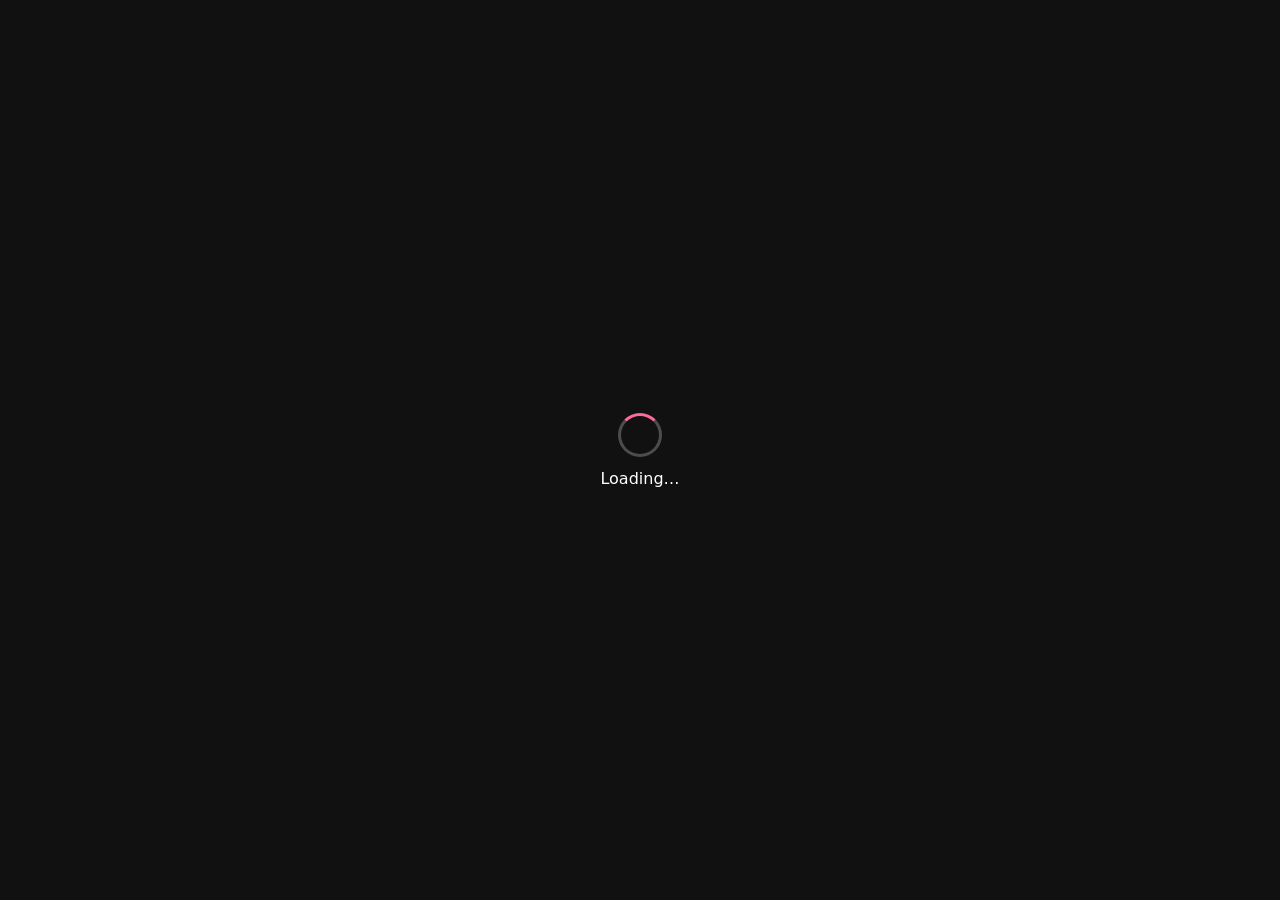
==== index.html @ 56547d63 "feat: initial afterglow-v2 birthday experience" ====
﻿<!DOCTYPE html>
<html lang="en">
<head>
<meta charset="UTF-8">
<meta name="viewport" content="width=device-width, initial-scale=1, viewport-fit=cover">
<meta name="theme-color" content="#ff6b9d">
<meta name="description" content="A cinematic birthday experience. Gift, key, storybook, cake, candles, celebration, message, and a wish sent to the stars.">
<meta name="apple-mobile-web-app-capable" content="yes">
<meta name="apple-mobile-web-app-status-bar-style" content="default">
<meta name="mobile-web-app-capable" content="yes">
<meta property="og:title" content="Birthday Experience">
<meta property="og:description" content="A cinematic birthday experience sent to the stars.">
<meta property="og:type" content="website">
<link rel="manifest" href="manifest.json">
<link rel="stylesheet" href="css/style.css">
<style>
html{overflow-y:scroll}
body{margin:0;font-family:system-ui,-apple-system,Segoe UI,Roboto,sans-serif;background:#0f0f12;color:#fff;touch-action:manipulation;-webkit-tap-highlight-color:transparent}
#loader{position:fixed;inset:0;z-index:9999;display:flex;flex-direction:column;align-items:center;justify-content:center;background:#111}
.spinner{width:44px;height:44px;border:3px solid rgba(255,255,255,0.25);border-top-color:#ff6b9d;border-radius:50%;animation:spin 0.8s linear infinite}
@keyframes spin{to{transform:rotate(360deg)}}
</style>
<title>Birthday Experience</title>
</head>
<body>
<div id="loader"><div class="spinner"></div><div style="margin-top:12px;font-size:16px">Loading&hellip;</div></div>
<div id="rotate-gate" style="display:none;position:fixed;inset:0;z-index:10000;align-items:center;justify-content:center;background:#000;color:#fff;padding:env(safe-area-inset-top) env(safe-area-inset-right) env(safe-area-inset-bottom) env(safe-area-inset-left);text-align:center"><div style="font-size:20px">Please rotate your phone to portrait</div><div style="margin-top:8px;opacity:.7">Portrait mode is required</div></div>
<canvas id="bg-canvas"></canvas>
<canvas id="fx-canvas"></canvas>
<div id="app">
<header class="chroma">
<button class="chip" id="mute-btn" aria-label="mute">Mute</button>
<button class="chip" id="theme-btn" aria-label="theme">Theme</button>
<button class="chip" id="mode-btn" aria-label="mode">Mode</button>
<button class="chip" id="skip-btn" aria-label="skip">Skip</button>
</header>
<div class="story-progress"><div id="progress-fill"></div><div id="progress-count">0 / 11</div></div>
<div id="stages">
<section id="stage-generator" data-stage="generator">
<form id="gen-form">
<label>Name</label><input id="gen-name" type="text" value="Alex">
<label>From</label><input id="gen-from" type="text" value="Someone">
<label>Message</label><textarea id="gen-msg">Happy Birthday!</textarea>
<label>Theme</label><select id="gen-theme"><option>sunrise</option><option>midnight</option><option>forest</option></select>
<label>DOB</label><input id="gen-dob" type="date">
</form>
<div id="gen-preview" class="glass-card">Preview</div>
<input id="gen-link" type="text" readonly>
<button id="gen-go" class="chip">Go</button>
<button id="gen-copy" class="chip">Copy link</button>
</section>
<section id="stage-gift" data-stage="gift">
<button id="gift-hit" class="svg-hit" aria-label="open gift">
<svg class="draw-svg gift-svg" viewBox="0 0 200 200" pathLength="1"><path class="draw" d="M50,150 L150,150 L150,50 L50,50 Z" fill="#e74c3c"/><path class="draw" d="M100,50 L100,150" stroke="#d35400" stroke-width="8" fill="none"/><path class="draw" d="M50,100 L150,100" stroke="#d35400" stroke-width="8" fill="none"/></svg>
</button>
</section>
<section id="stage-key" data-stage="key">
<button id="key-hit" class="svg-hit" aria-label="unlock key">
<svg class="draw-svg key-svg" viewBox="0 0 200 200" pathLength="1"><path class="draw" d="M100,150 L140,150 L140,130 L120,130" fill="#f1c40f"/><path class="draw" d="M140,140 Q150,150 150,160" fill="none" stroke="#b7950b" stroke-width="6"/></svg>
</button>
</section>
<section id="stage-storybook" data-stage="storybook">
<div id="book-wrap"><div id="book"></div></div>
</section>
<section id="stage-cake" data-stage="cake">
<div id="balloon-row"></div>
<div id="cake-display"></div>
<button id="cake-continue" class="chip">Continue</button>
</section>
<section id="stage-blow" data-stage="blow">
<div id="blow-prompt">Blow out the candles</div>
<div id="blow-display"></div>
<div id="blow-hint">Mic denied? Tap the flames</div>
<button id="blow-btn" class="chip">Blow</button>
</section>
<section id="stage-cut" data-stage="cut">
<div id="cut-prompt">Swipe across the cake to cut it</div>
<div class="cut-area" id="cut-area"><div id="cake-world"></div><canvas id="cut-canvas"></canvas></div>
<div id="cut-hint"></div>
<button id="cut-done" class="chip">Done</button>
</section>
<section id="stage-celebration" data-stage="celebration">
<h1 id="wave-title">Happy Birthday</h1>
<p id="cele-sub">Celebrate!</p>
<button id="cele-continue" class="chip">Continue</button>
</section>
<section id="stage-message" data-stage="message">
<p id="typed-msg"></p>
<p id="age-line"></p>
<h2 class="sec-title">Hall of Fame</h2>
<div class="fame-grid" id="fame-grid"></div>
<h2 class="sec-title">Timeline</h2>
<div class="timeline" id="timeline"></div>
<button id="msg-continue" class="chip">Continue</button>
</section>
<section id="stage-wish" data-stage="wish">
<canvas id="sky-canvas"></canvas>
<div id="star-buttons"></div>
<div id="wish-ui">
<label>Make a wish. The universe is listening.</label>
<textarea id="wish-text"></textarea>
<div id="wish-count">0 / 140</div>
<div id="wish-status"></div>
<div class="fineprint">Stars are saved on this device only.</div>
<button id="wish-send" class="chip">Send</button>
<button id="wish-continue" class="chip">Continue</button>
</div>
<div class="sheet" id="wish-sheet"><p id="sheet-text"></p><button id="sheet-delete" class="chip">Delete</button><button id="sheet-close" class="chip">Close</button></div>
</section>
<section id="stage-finale" data-stage="finale">
<div class="finale-card"><svg class="floral" viewBox="0 0 200 200"><circle cx="100" cy="100" r="80" fill="none" stroke="#ff6b9d" stroke-width="2"/></svg>
<p id="final-wish"></p>
<p id="final-from"></p>
<input id="final-link" type="text" readonly>
<button id="final-copy" class="chip">Copy link</button>
<button id="final-replay" class="chip">Replay</button>
</div>
</section>
</div>
<div id="toast"></div>
</div>
<script type="module" src="js/main.js"></script>
</body>
</html>
---- css/style.css ----
/* -- Design tokens --------------------------------------------- */
:root {
  --safe-t: env(safe-area-inset-top);
  --safe-r: env(safe-area-inset-right);
  --safe-b: env(safe-area-inset-bottom);
  --safe-l: env(safe-area-inset-left);
  --touch: 48px;
  --body: 16px;
  --radius: 18px;
  --maxw: 430px;
  --ease-out: cubic-bezier(0.22, 1, 0.36, 1);
  --glass-fill: rgba(255, 255, 255, 0.06);
  --glass-border: 1px solid rgba(255, 255, 255, 0.12);
  --glass-blur: blur(16px);
  --serif: Georgia, serif;
  --sans: system-ui, -apple-system, Segoe UI, Roboto, sans-serif;
  --shadow-lg: 0 20px 40px rgba(0,0,0,0.45);
}

* { box-sizing: border-box; }
html { overflow-y: scroll; -webkit-text-size-adjust: 100%; }
body {
  margin: 0;
  font-family: var(--sans);
  font-size: var(--body);
  color: var(--text);
  background: var(--bg1);
  touch-action: manipulation;
  -webkit-tap-highlight-color: transparent;
  width: 100%;
  max-width: var(--maxw);
  margin-left: auto;
  margin-right: auto;
  min-height: 100dvh;
  min-height: 100vh;
}
input, textarea, select { font-size: 16px; font-family: inherit; }
/* ── Palettes ────────────────────────────────────────────────── */
:root[data-theme="rose"] { --bg1: #1a0f1a; --bg2: #2d1b3d; --bg3: #ff6b9d; --bg4: #c06c84; --accent: #ff6b9d; --accent-2: #ff8fab; --accent-dim: #d4507f; --candle-flame: #ffd93d; }
:root[data-theme="midnight"] { --bg1: #07101b; --bg2: #0f2130; --bg3: #38bdf8; --bg4: #1e3a8a; --accent: #38bdf8; --accent-2: #60a5fa; --accent-dim: #1d4ed8; --candle-flame: #fbbf24; }
:root[data-theme="royal"] { --bg1: #140b1d; --bg2: #2b1b3e; --bg3: #a855f7; --bg4: #7c3aed; --accent: #a855f7; --accent-2: #c084fc; --accent-dim: #7c3aed; --candle-flame: #fcd34d; }
:root[data-theme="sunset"] { --bg1: #2d1a23; --bg2: #4a2c3a; --bg3: #f97316; --bg4: #ea580c; --accent: #f97316; --accent-2: #fb923c; --accent-dim: #c2410c; --candle-flame: #fbbf24; }
:root[data-theme="forest"] { --bg1: #0f1b1a; --bg2: #1f2e30; --bg3: #4ade80; --bg4: #22c55e; --accent: #4ade80; --accent-2: #86efac; --accent-dim: #15803d; --candle-flame: #fcd34d; }
:root[data-mode="dark"] { --surface: rgba(255,255,255,0.04); --text: #fff; --muted: rgba(255,255,255,0.6); --card: rgba(255,255,255,0.05); }
:root[data-mode="light"] { --surface: rgba(0,0,0,0.04); --text: #0f172a; --muted: rgba(15,23,42,0.6); --card: rgba(0,0,0,0.03); }

#bg-canvas, #fx-canvas { position: fixed; inset: 0; width: 100%; height: 100%; z-index: 0; pointer-events: none; display: block; }

#app { position: relative; z-index: 5; }
.chroma { display: flex; justify-content: space-between; align-items: center; padding: max(12px, var(--safe-t)) max(12px, var(--safe-r)) 8px max(12px, var(--safe-l)); gap: 8px; }
.chip { min-height: var(--touch); min-width: var(--touch); border-radius: 12px; border: var(--glass-border); background: var(--glass-fill); backdrop-filter: var(--glass-blur); -webkit-backdrop-filter: var(--glass-blur); color: var(--text); font-size: 13px; padding: 0 12px; cursor: pointer; -webkit-tap-highlight-color: transparent; }
.chip:active { transform: scale(0.96); }

.story-progress { height: 4px; background: rgba(255,255,255,0.08); margin: 0 max(12px, var(--safe-l)) 0 max(12px, var(--safe-r)); border-radius: 2px; overflow: hidden; }
#progress-fill { height: 100%; width: 0%; background: var(--accent); transition: width 0.4s var(--ease-out); }
#progress-count { font-size: 12px; color: var(--muted); padding: 6px max(12px, var(--safe-l)) 6px max(12px, var(--safe-r)); }

#stages > section { display: none; position: relative; min-height: 100dvh; min-height: 100vh; padding-bottom: max(80px, var(--safe-b)); }
#stages > section.active { display: block; animation: stageFade 0.45s var(--ease-out); }
@keyframes stageFade { from { opacity: 0; transform: translateY(12px); } to { opacity: 1; transform: none; } 
/* -- Generator ------------------------------------------------- */
#stage-generator { padding: max(16px, var(--safe-t)) max(12px, var(--safe-l)) 12px max(12px, var(--safe-r)); }
#gen-form { display: flex; flex-direction: column; gap: 10px; margin-bottom: 14px; }
#gen-form label { font-size: 12px; color: var(--muted); text-transform: uppercase; letter-spacing: 0.06em; }
#gen-form input, #gen-form textarea, #gen-form select { background: var(--card); border: var(--glass-border); border-radius: 12px; color: var(--text); padding: 10px 12px; min-height: var(--touch); }
#gen-msg { resize: vertical; min-height: 88px; }
#gen-preview { margin-bottom: 14px; border-radius: var(--radius); border: var(--glass-border); background: var(--card); backdrop-filter: var(--glass-blur); -webkit-backdrop-filter: var(--glass-blur); padding: 14px; min-height: var(--touch); }
#gen-link { background: var(--card); border: var(--glass-border); border-radius: 12px; color: var(--text); padding: 10px 12px; min-height: var(--touch); margin-bottom: 10px; }
#gen-go, #gen-copy { min-height: var(--touch); border-radius: 14px; border: none; background: var(--accent); color: #000; font-weight: 700; font-size: 15px; cursor: pointer; }

/* -- Gift / key SVG ------------------------------------------- */
.svg-hit { display: block; width: 100%; aspect-ratio: 1; margin: 16px auto 0; background: transparent; border: none; padding: 0; cursor: pointer; -webkit-tap-highlight-color: transparent; }
.draw-svg { width: 100%; height: 100%; display: block; }
.draw-svg .draw { fill: none; stroke-linecap: round; stroke-linejoin: round; stroke-dasharray: 1; stroke-dashoffset: 1; }
.draw-svg.gift-svg .draw:nth-child(1) { stroke: #d35400; stroke-width: 10; animation: draw 1.2s var(--ease-out) forwards; }
.draw-svg.gift-svg .draw:nth-child(2) { stroke: #d35400; stroke-width: 8; animation: draw 1.2s var(--ease-out) 0.3s forwards; }
.draw-svg.gift-svg .draw:nth-child(3) { stroke: #d35400; stroke-width: 8; animation: draw 1.2s var(--ease-out) 0.6s forwards; }
.draw-svg.key-svg .draw { stroke: #b7950b; stroke-width: 6; animation: draw 1.2s var(--ease-out) forwards; }
@keyframes draw { to { stroke-dashoffset: 0; } }

/* -- Storybook ------------------------------------------------- */
#book-wrap { width: 100%; max-width: 340px; margin: 20px auto 0; perspective: 1000px; }
#book { width: 100%; transform-style: preserve-3d; transform-origin: left center; transition: transform 0.6s var(--ease-out); position: relative; }
.page { position: absolute; inset: 0; width: 100%; height: 100%; backface-visibility: hidden; border-radius: var(--radius); background: var(--card); border: var(--glass-border); backdrop-filter: var(--glass-blur); -webkit-backdrop-filter: var(--glass-blur); padding: 18px; box-sizing: border-box; font-family: var(--serif); font-size: 17px; line-height: 1.55; color: var(--text); display: flex; align-items: center; justify-content: center; text-align: center; }
.page.front { transform: rotateY(0deg); z-index: 2; }
.page.back { transform: rotateY(-180deg); z-index: 1; }

/* -- Cake ------------------------------------------------------ */
#cake-display { width: 100%; max-width: 260px; margin: 10px auto 6px; position: relative; }
.cake-slice { position: relative; width: 100%; border-radius: 14px; overflow: hidden; box-shadow: var(--shadow-lg); }
.cake-layer { height: 26px; background: linear-gradient(180deg, #d65a7a, #8e2a4c); }
.cake-icing { height: 44px; background: var(--accent); position: relative; overflow: hidden; }
.cake-drip { position: absolute; bottom: 0; width: 24px; height: 14px; background: var(--accent-2); border-radius: 50% 50% 0 0; animation: drip 2s ease-in-out infinite; }
.cake-drip:nth-child(2) { left: 30%; animation-delay: 0.4s; }
.cake-drip:nth-child(3) { left: 70%; animation-delay: 0.8s; }
@keyframes drip { 0%,100% { transform: scaleY(1); } 50% { transform: scaleY(1.25); } }
.cake-plate { width: 120%; height: 14px; margin: 6px auto -4px; background: #555; border-radius: 50%; filter: blur(3px); opacity: 0.55; }
.candle { position: absolute; top: -30px; width: 6px; height: 30px; background: #ffd166; border-radius: 3px 3px 0 0; }
.candle::after { content: ""; position: absolute; inset: -6px -6px 0 -6px; background: radial-gradient(#fff600, #ff9100, transparent 70%); border-radius: 50%; filter: blur(2px); opacity: 0.9; }
.candle .flame { position: absolute; inset: -14px -6px -6px -6px; background: #ffd700; border-radius: 50% 50% 50% 50% / 60% 60% 40% 40%; filter: blur(3px) brightness(1.4); animation: flicker 1.2s ease-in-out infinite alternate; }
@keyframes flicker { from { transform: scale(1); opacity: 1; } to { transform: scale(0.92); opacity: 0.85; } }
.candle.out .flame { display: none; }

.balloon-row { display: flex; flex-wrap: wrap; justify-content: center; gap: 8px; padding-left: max(8px, var(--safe-l)); padding-right: max(8px, var(--safe-r)); margin: 10px 0 6px; }
.balloon { width: 34px; height: 42px; background: var(--accent); border-radius: 50% 50% 50% 50% / 60% 60% 40% 40%; position: relative; display: flex; align-items: flex-end; justify-content: center; color: #fff; font-weight: 700; font-size: 13px; animation: float 4s ease-in-out infinite; }
.balloon::after { content: ""; position: absolute; bottom: -10px; left: 50%; width: 2px; height: 10px; background: var(--muted); transform: translateX(-50%); }
@keyframes float { 0%,100% { transform: translateY(0); } 50% { transform: translateY(-6px); } }
#cake-continue { min-height: var(--touch); border-radius: 14px; border: none; background: var(--accent); color: #000; font-weight: 700; font-size: 15px; margin-top: 6px; cursor: pointer; }

/* -- Blow ------------------------------------------------------ */
#blow-prompt { text-align: center; font-size: 17px; margin: 10px 12px 6px; font-weight: 600; }
#blow-display { width: 100%; max-width: 280px; margin: 0 auto 8px; display: flex; gap: 10px; justify-content: center; }
#blow-hint { text-align: center; font-size: 13px; color: var(--muted); margin-bottom: 10px; }
#blow-btn { width: 100%; min-height: var(--touch); border-radius: 16px; border: none; background: var(--accent); color: #000; font-weight: 700; font-size: 16px; margin: 0 12px 10px; cursor: pointer; }
/* ── Generator ───────────────────────────────────────────────── */
#stage-generator { padding: max(16px, var(--safe-t)) max(12px, var(--safe-l)) 12px max(12px, var(--safe-r)); }
#gen-form { display: flex; flex-direction: column; gap: 10px; margin-bottom: 14px; }
#gen-form label { font-size: 12px; color: var(--muted); text-transform: uppercase; letter-spacing: 0.06em; }
#gen-form input, #gen-form textarea, #gen-form select { background: var(--card); border: var(--glass-border); border-radius: 12px; color: var(--text); padding: 10px 12px; min-height: var(--touch); }
#gen-msg { resize: vertical; min-height: 88px; }
#gen-preview { margin-bottom: 14px; border-radius: var(--radius); border: var(--glass-border); background: var(--card); backdrop-filter: var(--glass-blur); -webkit-backdrop-filter: var(--glass-blur); padding: 14px; min-height: var(--touch); }
#gen-link { background: var(--card); border: var(--glass-border); border-radius: 12px; color: var(--text); padding: 10px 12px; min-height: var(--touch); margin-bottom: 10px; }
#gen-go, #gen-copy { min-height: var(--touch); border-radius: 14px; border: none; background: var(--accent); color: #000; font-weight: 700; font-size: 15px; cursor: pointer; }

/* ── Gift / key SVG ─────────────────────────────────────────── */
.svg-hit { display: block; width: 100%; aspect-ratio: 1; margin: 16px auto 0; background: transparent; border: none; padding: 0; cursor: pointer; -webkit-tap-highlight-color: transparent; }
.draw-svg { width: 100%; height: 100%; display: block; }
.draw-svg .draw { fill: none; stroke-linecap: round; stroke-linejoin: round; stroke-dasharray: 1; stroke-dashoffset: 1; }
.draw-svg.gift-svg .draw:nth-child(1) { stroke: #d35400; stroke-width: 10; animation: draw 1.2s var(--ease-out) forwards; }
.draw-svg.gift-svg .draw:nth-child(2) { stroke: #d35400; stroke-width: 8; animation: draw 1.2s var(--ease-out) 0.3s forwards; }
.draw-svg.gift-svg .draw:nth-child(3) { stroke: #d35400; stroke-width: 8; animation: draw 1.2s var(--ease-out) 0.6s forwards; }
.draw-svg.key-svg .draw { stroke: #b7950b; stroke-width: 6; animation: draw 1.2s var(--ease-out) forwards; }
@keyframes draw { to { stroke-dashoffset: 0; } }

/* ── Storybook ───────────────────────────────────────────────── */
#book-wrap { width: 100%; max-width: 340px; margin: 20px auto 0; perspective: 1000px; }
#book { width: 100%; transform-style: preserve-3d; transform-origin: left center; transition: transform 0.6s var(--ease-out); position: relative; }
.page { position: absolute; inset: 0; width: 100%; height: 100%; backface-visibility: hidden; border-radius: var(--radius); background: var(--card); border: var(--glass-border); backdrop-filter: var(--glass-blur); -webkit-backdrop-filter: var(--glass-blur); padding: 18px; box-sizing: border-box; font-family: var(--serif); font-size: 17px; line-height: 1.55; color: var(--text); display: flex; align-items: center; justify-content: center; text-align: center; }
.page.front { transform: rotateY(0deg); z-index: 2; }
.page.back { transform: rotateY(-180deg); z-index: 1; }

/* ── Cake ────────────────────────────────────────────────────── */
#cake-display { width: 100%; max-width: 260px; margin: 10px auto 6px; position: relative; }
.cake-slice { position: relative; width: 100%; border-radius: 14px; overflow: hidden; box-shadow: var(--shadow-lg); }
.cake-layer { height: 26px; background: linear-gradient(180deg, #d65a7a, #8e2a4c); }
.cake-icing { height: 44px; background: var(--accent); position: relative; overflow: hidden; }
.cake-drip { position: absolute; bottom: 0; width: 24px; height: 14px; background: var(--accent-2); border-radius: 50% 50% 0 0; animation: drip 2s ease-in-out infinite; }
.cake-drip:nth-child(2) { left: 30%; animation-delay: 0.4s; }
.cake-drip:nth-child(3) { left: 70%; animation-delay: 0.8s; }
@keyframes drip { 0%,100% { transform: scaleY(1); } 50% { transform: scaleY(1.25); } }
.cake-plate { width: 120%; height: 14px; margin: 6px auto -4px; background: #555; border-radius: 50%; filter: blur(3px); opacity: 0.55; }
.candle { position: absolute; top: -30px; width: 6px; height: 30px; background: #ffd166; border-radius: 3px 3px 0 0; }
.candle::after { content: ""; position: absolute; inset: -6px -6px 0 -6px; background: radial-gradient(#fff600, #ff9100, transparent 70%); border-radius: 50%; filter: blur(2px); opacity: 0.9; }
.candle .flame { position: absolute; inset: -14px -6px -6px -6px; background: #ffd700; border-radius: 50% 50% 50% 50% / 60% 60% 40% 40%; filter: blur(3px) brightness(1.4); animation: flicker 1.2s ease-in-out infinite alternate; }
@keyframes flicker { from { transform: scale(1); opacity: 1; } to { transform: scale(0.92); opacity: 0.85; } }
.candle.out .flame { display: none; }

.balloon-row { display: flex; flex-wrap: wrap; justify-content: center; gap: 8px; padding-left: max(8px, var(--safe-l)); padding-right: max(8px, var(--safe-r)); margin: 10px 0 6px; }
.balloon { width: 34px; height: 42px; background: var(--accent); border-radius: 50% 50% 50% 50% / 60% 60% 40% 40%; position: relative; display: flex; align-items: flex-end; justify-content: center; color: #fff; font-weight: 700; font-size: 13px; animation: float 4s ease-in-out infinite; }
.balloon::after { content: ""; position: absolute; bottom: -10px; left: 50%; width: 2px; height: 10px; background: var(--muted); transform: translateX(-50%); }
@keyframes float { 0%,100% { transform: translateY(0); } 50% { transform: translateY(-6px); } }
#cake-continue { min-height: var(--touch); border-radius: 14px; border: none; background: var(--accent); color: #000; font-weight: 700; font-size: 15px; margin-top: 6px; cursor: pointer; }

/* ── Blow ────────────────────────────────────────────────────── */
#blow-prompt { text-align: center; font-size: 17px; margin: 10px 12px 6px; font-weight: 600; }
#blow-display { width: 100%; max-width: 280px; margin: 0 auto 8px; display: flex; gap: 10px; justify-content: center; }
#blow-hint { text-align: center; font-size: 13px; color: var(--muted); margin-bottom: 10px; }
#blow-btn { width: 100%; min-height: var(--touch); border-radius: 16px; border: none; background: var(--accent); color: #000; font-weight: 700; font-size: 16px; margin: 0 12px 10px; cursor: pointer; }
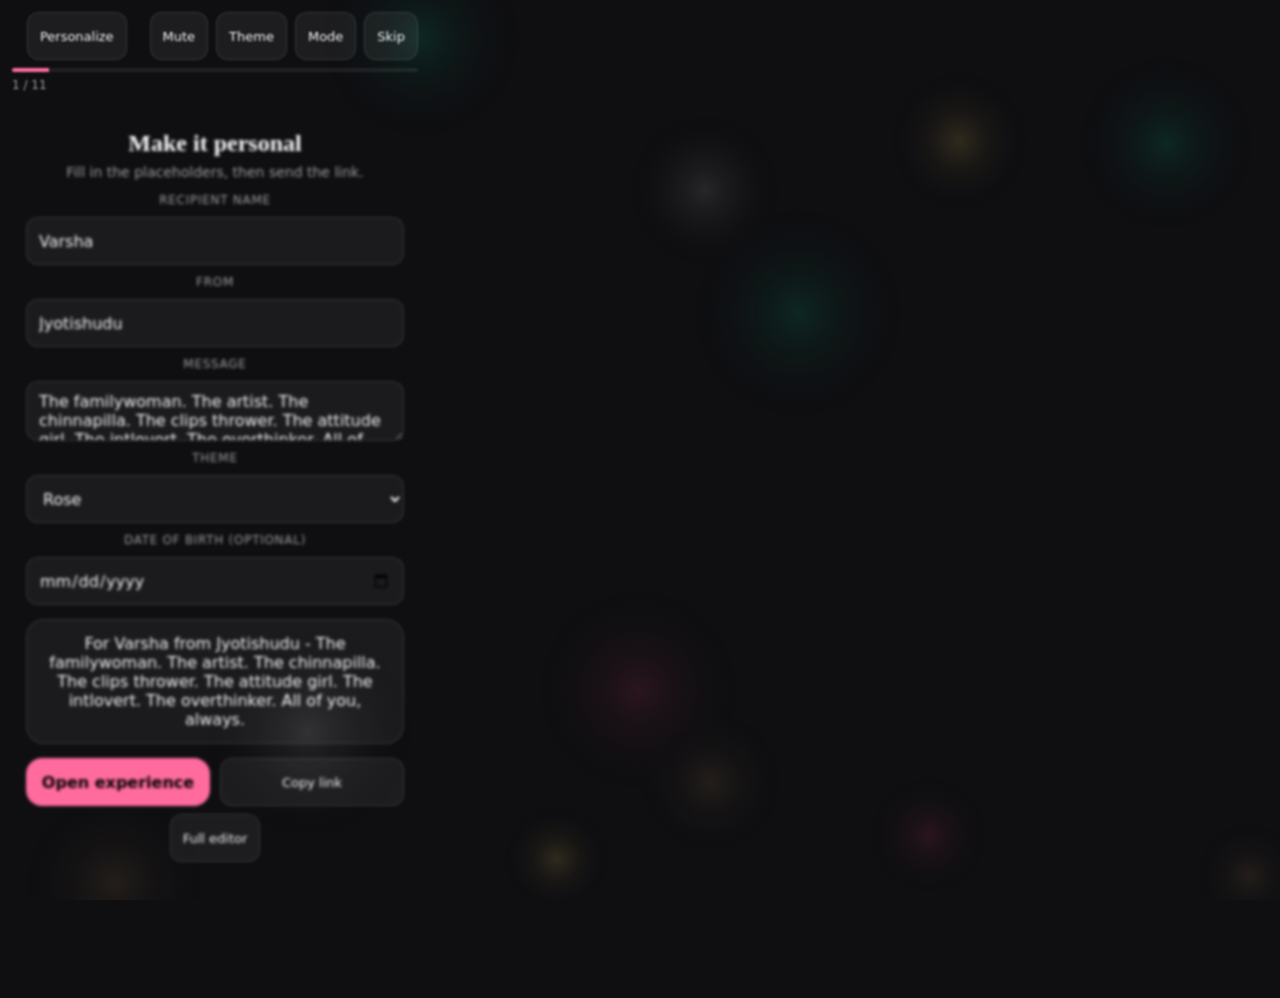
==== commit e4d54ec6: "feat: add visual personalization editor and fix module wiring" ====
--- a/index.html
+++ b/index.html
@@ -1,4 +1,4 @@
-﻿<!DOCTYPE html>
+<!DOCTYPE html>
 <html lang="en">
 <head>
 <meta charset="UTF-8">
@@ -21,99 +21,128 @@
 @keyframes spin{to{transform:rotate(360deg)}}
 </style>
 <title>Birthday Experience</title>
+<link rel="icon" href="data:image/svg+xml,%3Csvg xmlns='http://www.w3.org/2000/svg' viewBox='0 0 64 64'%3E%3Crect width='64' height='64' rx='14' fill='%231a0f1a'/%3E%3Ctext x='32' y='45' font-size='38' text-anchor='middle' fill='%23ff6b9d'%3E%F0%9F%8E%81%3C/text%3E%3C/svg%3E">
 </head>
 <body>
-<div id="loader"><div class="spinner"></div><div style="margin-top:12px;font-size:16px">Loading&hellip;</div></div>
+<div id="loader"><div class="spinner"></div><div style="margin-top:12px;font-size:16px">Loading...</div></div>
 <div id="rotate-gate" style="display:none;position:fixed;inset:0;z-index:10000;align-items:center;justify-content:center;background:#000;color:#fff;padding:env(safe-area-inset-top) env(safe-area-inset-right) env(safe-area-inset-bottom) env(safe-area-inset-left);text-align:center"><div style="font-size:20px">Please rotate your phone to portrait</div><div style="margin-top:8px;opacity:.7">Portrait mode is required</div></div>
 <canvas id="bg-canvas"></canvas>
 <canvas id="fx-canvas"></canvas>
 <div id="app">
 <header class="chroma">
-<button class="chip" id="mute-btn" aria-label="mute">Mute</button>
-<button class="chip" id="theme-btn" aria-label="theme">Theme</button>
-<button class="chip" id="mode-btn" aria-label="mode">Mode</button>
-<button class="chip" id="skip-btn" aria-label="skip">Skip</button>
+<a class="chip chip-link" id="personalize-btn" href="customize.html" aria-label="Personalize">Personalize</a>
+<div class="chroma-right">
+<button class="chip" id="mute-btn" aria-label="Toggle mute">Mute</button>
+<button class="chip" id="theme-btn" aria-label="Change theme">Theme</button>
+<button class="chip" id="mode-btn" aria-label="Change mode">Mode</button>
+<button class="chip" id="skip-btn" aria-label="Skip to finale">Skip</button>
+</div>
 </header>
-<div class="story-progress"><div id="progress-fill"></div><div id="progress-count">0 / 11</div></div>
+<div class="story-progress"><div id="progress-fill"></div></div>
+<div id="progress-count">1 / 11</div>
 <div id="stages">
 <section id="stage-generator" data-stage="generator">
-<form id="gen-form">
-<label>Name</label><input id="gen-name" type="text" value="Alex">
-<label>From</label><input id="gen-from" type="text" value="Someone">
-<label>Message</label><textarea id="gen-msg">Happy Birthday!</textarea>
-<label>Theme</label><select id="gen-theme"><option>sunrise</option><option>midnight</option><option>forest</option></select>
-<label>DOB</label><input id="gen-dob" type="date">
+<div class="stage-inner">
+<h1 class="stage-title">Make it personal</h1>
+<p class="stage-sub">Fill in the placeholders, then send the link.</p>
+<form id="gen-form" autocomplete="off">
+<label for="gen-name">Recipient name</label>
+<input id="gen-name" type="text" placeholder="Recipient" maxlength="24">
+<label for="gen-from">From</label>
+<input id="gen-from" type="text" placeholder="Sender" maxlength="24">
+<label for="gen-msg">Message</label>
+<textarea id="gen-msg" maxlength="280" placeholder="Your personal message"></textarea>
+<label for="gen-theme">Theme</label>
+<select id="gen-theme"><option value="rose">Rose</option><option value="midnight">Midnight</option><option value="royal">Royal</option><option value="sunset">Sunset</option><option value="forest">Forest</option></select>
+<label for="gen-dob">Date of birth (optional)</label>
+<input id="gen-dob" type="date">
 </form>
 <div id="gen-preview" class="glass-card">Preview</div>
-<input id="gen-link" type="text" readonly>
-<button id="gen-go" class="chip">Go</button>
-<button id="gen-copy" class="chip">Copy link</button>
+<div class="gen-actions">
+<button id="gen-go" class="chip chip-primary" type="button">Open experience</button>
+<button id="gen-copy" class="chip" type="button">Copy link</button>
+</div>
+<a class="chip chip-link" href="customize.html">Full editor</a>
+</div>
 </section>
 <section id="stage-gift" data-stage="gift">
-<button id="gift-hit" class="svg-hit" aria-label="open gift">
-<svg class="draw-svg gift-svg" viewBox="0 0 200 200" pathLength="1"><path class="draw" d="M50,150 L150,150 L150,50 L50,50 Z" fill="#e74c3c"/><path class="draw" d="M100,50 L100,150" stroke="#d35400" stroke-width="8" fill="none"/><path class="draw" d="M50,100 L150,100" stroke="#d35400" stroke-width="8" fill="none"/></svg>
+<div class="stage-inner">
+<p class="stage-hint">Tap the gift</p>
+<button id="gift-hit" class="svg-hit" aria-label="Open gift">
+<svg class="draw-svg gift-svg" viewBox="0 0 200 200"><path class="draw" d="M50,150 L150,150 L150,50 L50,50 Z"/><path class="draw" d="M100,50 L100,150"/><path class="draw" d="M50,100 L150,100"/></svg>
 </button>
+</div>
 </section>
 <section id="stage-key" data-stage="key">
-<button id="key-hit" class="svg-hit" aria-label="unlock key">
-<svg class="draw-svg key-svg" viewBox="0 0 200 200" pathLength="1"><path class="draw" d="M100,150 L140,150 L140,130 L120,130" fill="#f1c40f"/><path class="draw" d="M140,140 Q150,150 150,160" fill="none" stroke="#b7950b" stroke-width="6"/></svg>
+<div class="stage-inner">
+<p class="stage-hint">Tap the key</p>
+<button id="key-hit" class="svg-hit" aria-label="Unlock with key">
+<svg class="draw-svg key-svg" viewBox="0 0 200 200"><path class="draw" d="M70,120 L130,120 L130,60"/><path class="draw" d="M130,120 L160,150 L150,160 L140,150"/><path class="draw" d="M95,95 L115,75"/><path class="draw" d="M60,140 L80,160 L60,175"/></svg>
 </button>
+</div>
 </section>
 <section id="stage-storybook" data-stage="storybook">
+<div class="stage-inner">
 <div id="book-wrap"><div id="book"></div></div>
+<p class="stage-hint">Tap or swipe to turn the page</p>
+</div>
 </section>
 <section id="stage-cake" data-stage="cake">
+<div class="stage-inner">
 <div id="balloon-row"></div>
 <div id="cake-display"></div>
-<button id="cake-continue" class="chip">Continue</button>
+<button id="cake-continue" class="chip chip-primary" type="button">Light the candles</button>
+</div>
 </section>
 <section id="stage-blow" data-stage="blow">
-<div id="blow-prompt">Blow out the candles</div>
+<div class="stage-inner">
+<p id="blow-prompt" class="stage-hint">Blow out the candles</p>
 <div id="blow-display"></div>
-<div id="blow-hint">Mic denied? Tap the flames</div>
-<button id="blow-btn" class="chip">Blow</button>
+<p id="blow-hint" class="stage-sub">Tap Blow, then blow into your phone</p>
+<button id="blow-btn" class="chip chip-primary" type="button">Blow</button>
+</div>
 </section>
 <section id="stage-cut" data-stage="cut">
-<div id="cut-prompt">Swipe across the cake to cut it</div>
+<div class="stage-inner">
+<p id="cut-prompt" class="stage-hint">Swipe across the cake to cut it</p>
 <div class="cut-area" id="cut-area"><div id="cake-world"></div><canvas id="cut-canvas"></canvas></div>
-<div id="cut-hint"></div>
-<button id="cut-done" class="chip">Done</button>
+<p id="cut-hint" class="stage-sub"></p>
+<button id="cut-done" class="chip chip-primary" type="button">Done</button>
+</div>
 </section>
 <section id="stage-celebration" data-stage="celebration">
-<h1 id="wave-title">Happy Birthday</h1>
-<p id="cele-sub">Celebrate!</p>
-<button id="cele-continue" class="chip">Continue</button>
+<div class="stage-inner">
+<h1 id="wave-title" class="stage-title">Happy Birthday</h1>
+<p id="cele-sub" class="stage-sub">Celebrate</p>
+<button id="cele-continue" class="chip chip-primary" type="button">Continue</button>
+</div>
 </section>
 <section id="stage-message" data-stage="message">
+<div class="stage-inner">
 <p id="typed-msg"></p>
-<p id="age-line"></p>
+<p id="age-line" class="stage-sub"></p>
 <h2 class="sec-title">Hall of Fame</h2>
 <div class="fame-grid" id="fame-grid"></div>
 <h2 class="sec-title">Timeline</h2>
 <div class="timeline" id="timeline"></div>
-<button id="msg-continue" class="chip">Continue</button>
+<button id="msg-continue" class="chip chip-primary" type="button">Continue</button>
+</div>
 </section>
 <section id="stage-wish" data-stage="wish">
-<canvas id="sky-canvas"></canvas>
-<div id="star-buttons"></div>
-<div id="wish-ui">
-<label>Make a wish. The universe is listening.</label>
-<textarea id="wish-text"></textarea>
-<div id="wish-count">0 / 140</div>
-<div id="wish-status"></div>
-<div class="fineprint">Stars are saved on this device only.</div>
-<button id="wish-send" class="chip">Send</button>
-<button id="wish-continue" class="chip">Continue</button>
-</div>
-<div class="sheet" id="wish-sheet"><p id="sheet-text"></p><button id="sheet-delete" class="chip">Delete</button><button id="sheet-close" class="chip">Close</button></div>
+<div id="wish-stage-host" class="wish-host"></div>
 </section>
 <section id="stage-finale" data-stage="finale">
-<div class="finale-card"><svg class="floral" viewBox="0 0 200 200"><circle cx="100" cy="100" r="80" fill="none" stroke="#ff6b9d" stroke-width="2"/></svg>
+<div class="stage-inner">
+<div class="finale-card">
+<svg class="floral" viewBox="0 0 200 200" aria-hidden="true"><g class="floral-draw" fill="none" stroke="currentColor" stroke-width="2"><circle cx="100" cy="100" r="78"/><circle cx="100" cy="100" r="52"/><circle cx="100" cy="100" r="26"/><path d="M100 22 L100 178 M22 100 L178 100 M45 45 L155 155 M155 45 L45 155"/></g><g class="floral-petals" fill="currentColor"><ellipse cx="100" cy="38" rx="10" ry="18"/><ellipse cx="100" cy="162" rx="10" ry="18"/><ellipse cx="38" cy="100" rx="18" ry="10"/><ellipse cx="162" cy="100" rx="18" ry="10"/></g></svg>
 <p id="final-wish"></p>
 <p id="final-from"></p>
-<input id="final-link" type="text" readonly>
-<button id="final-copy" class="chip">Copy link</button>
-<button id="final-replay" class="chip">Replay</button>
+<input id="final-link" type="text" readonly aria-label="Share link">
+<div class="final-actions">
+<button id="final-copy" class="chip chip-primary" type="button">Copy link</button>
+<button id="final-replay" class="chip" type="button">Replay</button>
+</div>
+</div>
 </div>
 </section>
 </div>
@@ -121,4 +150,4 @@
 </div>
 <script type="module" src="js/main.js"></script>
 </body>
-</html>
+</html>
--- a/css/style.css
+++ b/css/style.css
@@ -1,4 +1,4 @@
-/* -- Design tokens --------------------------------------------- */
+﻿/* -- Design tokens --------------------------------------------- */
 :root {
   --safe-t: env(safe-area-inset-top);
   --safe-r: env(safe-area-inset-right);
@@ -16,26 +16,20 @@
   --sans: system-ui, -apple-system, Segoe UI, Roboto, sans-serif;
   --shadow-lg: 0 20px 40px rgba(0,0,0,0.45);
 }
-
 * { box-sizing: border-box; }
 html { overflow-y: scroll; -webkit-text-size-adjust: 100%; }
 body {
-  margin: 0;
-  font-family: var(--sans);
-  font-size: var(--body);
-  color: var(--text);
-  background: var(--bg1);
-  touch-action: manipulation;
-  -webkit-tap-highlight-color: transparent;
-  width: 100%;
-  max-width: var(--maxw);
-  margin-left: auto;
-  margin-right: auto;
-  min-height: 100dvh;
-  min-height: 100vh;
+  margin: 0; font-family: var(--sans); font-size: var(--body);
+  color: var(--text); background: var(--bg1);
+  touch-action: manipulation; -webkit-tap-highlight-color: transparent;
+  width: 100%; max-width: var(--maxw); margin-left: auto; margin-right: auto;
+  min-height: 100dvh; min-height: 100vh;
 }
 input, textarea, select { font-size: 16px; font-family: inherit; }
-/* ── Palettes ────────────────────────────────────────────────── */
+#bg-canvas, #fx-canvas { position: fixed; inset: 0; width: 100%; height: 100%; z-index: 0; pointer-events: none; display: block; }
+#app { position: relative; z-index: 5; }
+
+/* -- Palettes --------------------------------------------------- */
 :root[data-theme="rose"] { --bg1: #1a0f1a; --bg2: #2d1b3d; --bg3: #ff6b9d; --bg4: #c06c84; --accent: #ff6b9d; --accent-2: #ff8fab; --accent-dim: #d4507f; --candle-flame: #ffd93d; }
 :root[data-theme="midnight"] { --bg1: #07101b; --bg2: #0f2130; --bg3: #38bdf8; --bg4: #1e3a8a; --accent: #38bdf8; --accent-2: #60a5fa; --accent-dim: #1d4ed8; --candle-flame: #fbbf24; }
 :root[data-theme="royal"] { --bg1: #140b1d; --bg2: #2b1b3e; --bg3: #a855f7; --bg4: #7c3aed; --accent: #a855f7; --accent-2: #c084fc; --accent-dim: #7c3aed; --candle-flame: #fcd34d; }
@@ -44,32 +38,39 @@
 :root[data-mode="dark"] { --surface: rgba(255,255,255,0.04); --text: #fff; --muted: rgba(255,255,255,0.6); --card: rgba(255,255,255,0.05); }
 :root[data-mode="light"] { --surface: rgba(0,0,0,0.04); --text: #0f172a; --muted: rgba(15,23,42,0.6); --card: rgba(0,0,0,0.03); }
 
-#bg-canvas, #fx-canvas { position: fixed; inset: 0; width: 100%; height: 100%; z-index: 0; pointer-events: none; display: block; }
-
-#app { position: relative; z-index: 5; }
-.chroma { display: flex; justify-content: space-between; align-items: center; padding: max(12px, var(--safe-t)) max(12px, var(--safe-r)) 8px max(12px, var(--safe-l)); gap: 8px; }
-.chip { min-height: var(--touch); min-width: var(--touch); border-radius: 12px; border: var(--glass-border); background: var(--glass-fill); backdrop-filter: var(--glass-blur); -webkit-backdrop-filter: var(--glass-blur); color: var(--text); font-size: 13px; padding: 0 12px; cursor: pointer; -webkit-tap-highlight-color: transparent; }
+/* -- App chrome ------------------------------------------------ */
+.chroma { display: flex; justify-content: space-between; align-items: center; padding: max(12px, var(--safe-t)) max(12px, var(--safe-r)) 8px max(12px, var(--safe-l)); gap: 8px; flex-wrap: wrap; }
+.chroma-right { display: flex; gap: 8px; align-items: center; flex-wrap: wrap; justify-content: flex-end; }
+.chip { min-height: var(--touch); min-width: var(--touch); border-radius: 12px; border: var(--glass-border); background: var(--glass-fill); backdrop-filter: var(--glass-blur); -webkit-backdrop-filter: var(--glass-blur); color: var(--text); font-size: 13px; padding: 0 12px; cursor: pointer; -webkit-tap-highlight-color: transparent; font-family: inherit; }
 .chip:active { transform: scale(0.96); }
-
+.chip-primary { background: var(--accent); color: #000; border: none; font-weight: 700; font-size: 16px; border-radius: 16px; }
+.chip-link { display: inline-flex; align-items: center; justify-content: center; text-decoration: none; color: var(--text); margin: 0 auto; }
 .story-progress { height: 4px; background: rgba(255,255,255,0.08); margin: 0 max(12px, var(--safe-l)) 0 max(12px, var(--safe-r)); border-radius: 2px; overflow: hidden; }
 #progress-fill { height: 100%; width: 0%; background: var(--accent); transition: width 0.4s var(--ease-out); }
 #progress-count { font-size: 12px; color: var(--muted); padding: 6px max(12px, var(--safe-l)) 6px max(12px, var(--safe-r)); }
 
+/* -- Stage system ---------------------------------------------- */
 #stages > section { display: none; position: relative; min-height: 100dvh; min-height: 100vh; padding-bottom: max(80px, var(--safe-b)); }
 #stages > section.active { display: block; animation: stageFade 0.45s var(--ease-out); }
-@keyframes stageFade { from { opacity: 0; transform: translateY(12px); } to { opacity: 1; transform: none; } 
-/* -- Generator ------------------------------------------------- */
+@keyframes stageFade { from { opacity: 0; transform: translateY(12px); } to { opacity: 1; transform: none; } }
+.stage-inner { width: 100%; max-width: 430px; margin: 0 auto; padding: 8px max(14px, var(--safe-l)) max(20px, var(--safe-b)) max(14px, var(--safe-r)); text-align: center; }
+.stage-title { font-family: var(--serif); font-size: 24px; font-weight: 700; margin: 6px 0 4px; line-height: 1.25; }
+.stage-sub { font-size: 14px; color: var(--muted); margin: 4px 0 10px; line-height: 1.5; }
+.stage-hint { font-size: 15px; font-weight: 600; color: var(--muted); margin: 8px 0 4px; }
+.glass-card { background: var(--card); border: var(--glass-border); border-radius: var(--radius); backdrop-filter: var(--glass-blur); -webkit-backdrop-filter: var(--glass-blur); padding: 14px; }
+
+/* -- Generator -------------------------------------------------- */
 #stage-generator { padding: max(16px, var(--safe-t)) max(12px, var(--safe-l)) 12px max(12px, var(--safe-r)); }
 #gen-form { display: flex; flex-direction: column; gap: 10px; margin-bottom: 14px; }
 #gen-form label { font-size: 12px; color: var(--muted); text-transform: uppercase; letter-spacing: 0.06em; }
 #gen-form input, #gen-form textarea, #gen-form select { background: var(--card); border: var(--glass-border); border-radius: 12px; color: var(--text); padding: 10px 12px; min-height: var(--touch); }
 #gen-msg { resize: vertical; min-height: 88px; }
 #gen-preview { margin-bottom: 14px; border-radius: var(--radius); border: var(--glass-border); background: var(--card); backdrop-filter: var(--glass-blur); -webkit-backdrop-filter: var(--glass-blur); padding: 14px; min-height: var(--touch); }
-#gen-link { background: var(--card); border: var(--glass-border); border-radius: 12px; color: var(--text); padding: 10px 12px; min-height: var(--touch); margin-bottom: 10px; }
-#gen-go, #gen-copy { min-height: var(--touch); border-radius: 14px; border: none; background: var(--accent); color: #000; font-weight: 700; font-size: 15px; cursor: pointer; }
-
-/* -- Gift / key SVG ------------------------------------------- */
-.svg-hit { display: block; width: 100%; aspect-ratio: 1; margin: 16px auto 0; background: transparent; border: none; padding: 0; cursor: pointer; -webkit-tap-highlight-color: transparent; }
+.gen-actions, .final-actions { display: flex; gap: 10px; justify-content: center; margin: 12px 0 8px; flex-wrap: wrap; }
+.gen-actions .chip, .final-actions .chip { flex: 1 1 140px; min-height: 48px; }
+
+/* -- Gift / key SVG -------------------------------------------- */
+.svg-hit { display: block; width: 100%; max-width: 260px; aspect-ratio: 1; margin: 16px auto 0; background: transparent; border: none; padding: 0; cursor: pointer; -webkit-tap-highlight-color: transparent; }
 .draw-svg { width: 100%; height: 100%; display: block; }
 .draw-svg .draw { fill: none; stroke-linecap: round; stroke-linejoin: round; stroke-dasharray: 1; stroke-dashoffset: 1; }
 .draw-svg.gift-svg .draw:nth-child(1) { stroke: #d35400; stroke-width: 10; animation: draw 1.2s var(--ease-out) forwards; }
@@ -78,14 +79,14 @@
 .draw-svg.key-svg .draw { stroke: #b7950b; stroke-width: 6; animation: draw 1.2s var(--ease-out) forwards; }
 @keyframes draw { to { stroke-dashoffset: 0; } }
 
-/* -- Storybook ------------------------------------------------- */
-#book-wrap { width: 100%; max-width: 340px; margin: 20px auto 0; perspective: 1000px; }
-#book { width: 100%; transform-style: preserve-3d; transform-origin: left center; transition: transform 0.6s var(--ease-out); position: relative; }
-.page { position: absolute; inset: 0; width: 100%; height: 100%; backface-visibility: hidden; border-radius: var(--radius); background: var(--card); border: var(--glass-border); backdrop-filter: var(--glass-blur); -webkit-backdrop-filter: var(--glass-blur); padding: 18px; box-sizing: border-box; font-family: var(--serif); font-size: 17px; line-height: 1.55; color: var(--text); display: flex; align-items: center; justify-content: center; text-align: center; }
-.page.front { transform: rotateY(0deg); z-index: 2; }
-.page.back { transform: rotateY(-180deg); z-index: 1; }
-
-/* -- Cake ------------------------------------------------------ */
+/* -- Storybook (book.js) ---------------------------------------- */
+#book-wrap { width: 100%; max-width: 340px; margin: 10px auto 0; perspective: 1200px; }
+#book { position: relative; width: 100%; aspect-ratio: 3 / 4; transform-style: preserve-3d; }
+.book-page { position: absolute; inset: 0; transform-style: preserve-3d; transition: transform 0.7s var(--ease-out); transform-origin: left center; backface-visibility: hidden; }
+.book-page.turned { transform: rotateY(-180deg); }
+.book-face { position: absolute; inset: 0; backface-visibility: hidden; border-radius: var(--radius); background: var(--card); border: var(--glass-border); backdrop-filter: var(--glass-blur); -webkit-backdrop-filter: var(--glass-blur); box-shadow: var(--shadow-lg); padding: 20px; box-sizing: border-box; display: flex; align-items: center; justify-content: center; text-align: center; font-family: var(--serif); font-size: 17px; line-height: 1.6; color: var(--text); }
+
+/* -- Cake -------------------------------------------------------- */
 #cake-display { width: 100%; max-width: 260px; margin: 10px auto 6px; position: relative; }
 .cake-slice { position: relative; width: 100%; border-radius: 14px; overflow: hidden; box-shadow: var(--shadow-lg); }
 .cake-layer { height: 26px; background: linear-gradient(180deg, #d65a7a, #8e2a4c); }
@@ -97,72 +98,108 @@
 .cake-plate { width: 120%; height: 14px; margin: 6px auto -4px; background: #555; border-radius: 50%; filter: blur(3px); opacity: 0.55; }
 .candle { position: absolute; top: -30px; width: 6px; height: 30px; background: #ffd166; border-radius: 3px 3px 0 0; }
 .candle::after { content: ""; position: absolute; inset: -6px -6px 0 -6px; background: radial-gradient(#fff600, #ff9100, transparent 70%); border-radius: 50%; filter: blur(2px); opacity: 0.9; }
-.candle .flame { position: absolute; inset: -14px -6px -6px -6px; background: #ffd700; border-radius: 50% 50% 50% 50% / 60% 60% 40% 40%; filter: blur(3px) brightness(1.4); animation: flicker 1.2s ease-in-out infinite alternate; }
-@keyframes flicker { from { transform: scale(1); opacity: 1; } to { transform: scale(0.92); opacity: 0.85; } }
+.candle .flame { position: absolute; inset: -14px -6px -6px -6px; background: var(--candle-flame, #ffd700); border-radius: 50% 50% 50% 50% / 60% 60% 40% 40%; filter: blur(3px) brightness(1.4); animation: flicker 1.2s ease-in-out infinite alternate; }
+.candle.lit .flame { opacity: 1; }
 .candle.out .flame { display: none; }
-
+.candle.out::after { opacity: 0; }
 .balloon-row { display: flex; flex-wrap: wrap; justify-content: center; gap: 8px; padding-left: max(8px, var(--safe-l)); padding-right: max(8px, var(--safe-r)); margin: 10px 0 6px; }
 .balloon { width: 34px; height: 42px; background: var(--accent); border-radius: 50% 50% 50% 50% / 60% 60% 40% 40%; position: relative; display: flex; align-items: flex-end; justify-content: center; color: #fff; font-weight: 700; font-size: 13px; animation: float 4s ease-in-out infinite; }
 .balloon::after { content: ""; position: absolute; bottom: -10px; left: 50%; width: 2px; height: 10px; background: var(--muted); transform: translateX(-50%); }
 @keyframes float { 0%,100% { transform: translateY(0); } 50% { transform: translateY(-6px); } }
-#cake-continue { min-height: var(--touch); border-radius: 14px; border: none; background: var(--accent); color: #000; font-weight: 700; font-size: 15px; margin-top: 6px; cursor: pointer; }
-
-/* -- Blow ------------------------------------------------------ */
+#cake-continue { width: 100%; min-height: var(--touch); border-radius: 16px; border: none; background: var(--accent); color: #000; font-weight: 700; font-size: 16px; margin: 6px 12px 10px; cursor: pointer; }
+
+/* -- Blow -------------------------------------------------------- */
 #blow-prompt { text-align: center; font-size: 17px; margin: 10px 12px 6px; font-weight: 600; }
 #blow-display { width: 100%; max-width: 280px; margin: 0 auto 8px; display: flex; gap: 10px; justify-content: center; }
 #blow-hint { text-align: center; font-size: 13px; color: var(--muted); margin-bottom: 10px; }
 #blow-btn { width: 100%; min-height: var(--touch); border-radius: 16px; border: none; background: var(--accent); color: #000; font-weight: 700; font-size: 16px; margin: 0 12px 10px; cursor: pointer; }
-/* ── Generator ───────────────────────────────────────────────── */
-#stage-generator { padding: max(16px, var(--safe-t)) max(12px, var(--safe-l)) 12px max(12px, var(--safe-r)); }
-#gen-form { display: flex; flex-direction: column; gap: 10px; margin-bottom: 14px; }
-#gen-form label { font-size: 12px; color: var(--muted); text-transform: uppercase; letter-spacing: 0.06em; }
-#gen-form input, #gen-form textarea, #gen-form select { background: var(--card); border: var(--glass-border); border-radius: 12px; color: var(--text); padding: 10px 12px; min-height: var(--touch); }
-#gen-msg { resize: vertical; min-height: 88px; }
-#gen-preview { margin-bottom: 14px; border-radius: var(--radius); border: var(--glass-border); background: var(--card); backdrop-filter: var(--glass-blur); -webkit-backdrop-filter: var(--glass-blur); padding: 14px; min-height: var(--touch); }
-#gen-link { background: var(--card); border: var(--glass-border); border-radius: 12px; color: var(--text); padding: 10px 12px; min-height: var(--touch); margin-bottom: 10px; }
-#gen-go, #gen-copy { min-height: var(--touch); border-radius: 14px; border: none; background: var(--accent); color: #000; font-weight: 700; font-size: 15px; cursor: pointer; }
-
-/* ── Gift / key SVG ─────────────────────────────────────────── */
-.svg-hit { display: block; width: 100%; aspect-ratio: 1; margin: 16px auto 0; background: transparent; border: none; padding: 0; cursor: pointer; -webkit-tap-highlight-color: transparent; }
-.draw-svg { width: 100%; height: 100%; display: block; }
-.draw-svg .draw { fill: none; stroke-linecap: round; stroke-linejoin: round; stroke-dasharray: 1; stroke-dashoffset: 1; }
-.draw-svg.gift-svg .draw:nth-child(1) { stroke: #d35400; stroke-width: 10; animation: draw 1.2s var(--ease-out) forwards; }
-.draw-svg.gift-svg .draw:nth-child(2) { stroke: #d35400; stroke-width: 8; animation: draw 1.2s var(--ease-out) 0.3s forwards; }
-.draw-svg.gift-svg .draw:nth-child(3) { stroke: #d35400; stroke-width: 8; animation: draw 1.2s var(--ease-out) 0.6s forwards; }
-.draw-svg.key-svg .draw { stroke: #b7950b; stroke-width: 6; animation: draw 1.2s var(--ease-out) forwards; }
-@keyframes draw { to { stroke-dashoffset: 0; } }
-
-/* ── Storybook ───────────────────────────────────────────────── */
-#book-wrap { width: 100%; max-width: 340px; margin: 20px auto 0; perspective: 1000px; }
-#book { width: 100%; transform-style: preserve-3d; transform-origin: left center; transition: transform 0.6s var(--ease-out); position: relative; }
-.page { position: absolute; inset: 0; width: 100%; height: 100%; backface-visibility: hidden; border-radius: var(--radius); background: var(--card); border: var(--glass-border); backdrop-filter: var(--glass-blur); -webkit-backdrop-filter: var(--glass-blur); padding: 18px; box-sizing: border-box; font-family: var(--serif); font-size: 17px; line-height: 1.55; color: var(--text); display: flex; align-items: center; justify-content: center; text-align: center; }
-.page.front { transform: rotateY(0deg); z-index: 2; }
-.page.back { transform: rotateY(-180deg); z-index: 1; }
-
-/* ── Cake ────────────────────────────────────────────────────── */
-#cake-display { width: 100%; max-width: 260px; margin: 10px auto 6px; position: relative; }
-.cake-slice { position: relative; width: 100%; border-radius: 14px; overflow: hidden; box-shadow: var(--shadow-lg); }
-.cake-layer { height: 26px; background: linear-gradient(180deg, #d65a7a, #8e2a4c); }
-.cake-icing { height: 44px; background: var(--accent); position: relative; overflow: hidden; }
-.cake-drip { position: absolute; bottom: 0; width: 24px; height: 14px; background: var(--accent-2); border-radius: 50% 50% 0 0; animation: drip 2s ease-in-out infinite; }
-.cake-drip:nth-child(2) { left: 30%; animation-delay: 0.4s; }
-.cake-drip:nth-child(3) { left: 70%; animation-delay: 0.8s; }
-@keyframes drip { 0%,100% { transform: scaleY(1); } 50% { transform: scaleY(1.25); } }
-.cake-plate { width: 120%; height: 14px; margin: 6px auto -4px; background: #555; border-radius: 50%; filter: blur(3px); opacity: 0.55; }
-.candle { position: absolute; top: -30px; width: 6px; height: 30px; background: #ffd166; border-radius: 3px 3px 0 0; }
-.candle::after { content: ""; position: absolute; inset: -6px -6px 0 -6px; background: radial-gradient(#fff600, #ff9100, transparent 70%); border-radius: 50%; filter: blur(2px); opacity: 0.9; }
-.candle .flame { position: absolute; inset: -14px -6px -6px -6px; background: #ffd700; border-radius: 50% 50% 50% 50% / 60% 60% 40% 40%; filter: blur(3px) brightness(1.4); animation: flicker 1.2s ease-in-out infinite alternate; }
-@keyframes flicker { from { transform: scale(1); opacity: 1; } to { transform: scale(0.92); opacity: 0.85; } }
-.candle.out .flame { display: none; }
-
-.balloon-row { display: flex; flex-wrap: wrap; justify-content: center; gap: 8px; padding-left: max(8px, var(--safe-l)); padding-right: max(8px, var(--safe-r)); margin: 10px 0 6px; }
-.balloon { width: 34px; height: 42px; background: var(--accent); border-radius: 50% 50% 50% 50% / 60% 60% 40% 40%; position: relative; display: flex; align-items: flex-end; justify-content: center; color: #fff; font-weight: 700; font-size: 13px; animation: float 4s ease-in-out infinite; }
-.balloon::after { content: ""; position: absolute; bottom: -10px; left: 50%; width: 2px; height: 10px; background: var(--muted); transform: translateX(-50%); }
-@keyframes float { 0%,100% { transform: translateY(0); } 50% { transform: translateY(-6px); } }
-#cake-continue { min-height: var(--touch); border-radius: 14px; border: none; background: var(--accent); color: #000; font-weight: 700; font-size: 15px; margin-top: 6px; cursor: pointer; }
-
-/* ── Blow ────────────────────────────────────────────────────── */
-#blow-prompt { text-align: center; font-size: 17px; margin: 10px 12px 6px; font-weight: 600; }
-#blow-display { width: 100%; max-width: 280px; margin: 0 auto 8px; display: flex; gap: 10px; justify-content: center; }
-#blow-hint { text-align: center; font-size: 13px; color: var(--muted); margin-bottom: 10px; }
-#blow-btn { width: 100%; min-height: var(--touch); border-radius: 16px; border: none; background: var(--accent); color: #000; font-weight: 700; font-size: 16px; margin: 0 12px 10px; cursor: pointer; }
+
+/* -- Cut --------------------------------------------------------- */
+.cut-area { touch-action: none; position: relative; width: 100%; max-width: 300px; margin: 0 auto; }
+#cut-canvas { position: absolute; inset: 0; width: 100%; height: 100%; pointer-events: none; z-index: 2; }
+.cake-world { position: relative; width: 100%; aspect-ratio: 1; margin: 0 auto; }
+.cake-piece { position: absolute; inset: 0; will-change: clip-path, transform; background: #f5cba7; border-radius: 14px; box-shadow: 0 20px 40px rgba(0,0,0,0.45); clip-path: polygon(0 0, 100% 0, 100% 100%, 0 100%); transition: clip-path 0.5s var(--ease-out), transform 0.5s var(--ease-out); }
+.cut-face { position: absolute; inset: 0; border-radius: 14px; background: linear-gradient(90deg, #e2b98a 0%, #f5cba7 35%, #d8a572 65%, #f5cba7 100%); opacity: 0.95; pointer-events: none; }
+#cut-prompt { text-align: center; font-size: 15px; margin: 8px 12px 4px; font-weight: 600; }
+#cut-hint { text-align: center; font-size: 12px; color: var(--muted); margin-bottom: 6px; min-height: 1.2em; }
+#cut-done { width: 100%; min-height: var(--touch); border-radius: 16px; border: none; background: var(--accent); color: #000; font-weight: 700; font-size: 16px; margin: 0 12px 10px; cursor: pointer; }
+
+/* -- Celebration ------------------------------------------------ */
+#wave-title { display: flex; flex-wrap: wrap; justify-content: center; gap: 1px; }
+.wave-letter { display: inline-block; animation: waveLetter 1.6s ease-in-out infinite; animation-delay: calc(var(--i, 0) * 0.09s); }
+@keyframes waveLetter { 0%, 100% { transform: translateY(0); } 50% { transform: translateY(-8px); } }
+#cele-sub { text-align: center; font-size: 15px; color: var(--muted); margin-bottom: 10px; }
+#cele-continue { width: 100%; min-height: var(--touch); border-radius: 16px; border: none; background: var(--accent); color: #000; font-weight: 700; font-size: 16px; margin: 0 12px 10px; cursor: pointer; }
+
+/* -- Message ----------------------------------------------------- */
+#typed-msg { font-family: var(--serif); font-size: 20px; line-height: 1.6; padding: 0 4px 8px; min-height: 88px; }
+.caret { display: inline-block; width: 8px; height: 1em; background: var(--accent); margin-left: 2px; animation: blink 1s step-end infinite; vertical-align: -0.15em; }
+@keyframes blink { 50% { opacity: 0; } }
+#age-line { text-align: center; font-size: 13px; color: var(--muted); margin-bottom: 12px; }
+.sec-title { font-family: var(--serif); font-size: 17px; margin: 0 4px 10px; color: var(--accent); font-weight: 600; }
+.fame-grid { display: grid; grid-template-columns: 1fr; gap: 10px; padding: 0 4px 12px; }
+.fame-card { background: var(--card); border: var(--glass-border); border-radius: 14px; backdrop-filter: var(--glass-blur); -webkit-backdrop-filter: var(--glass-blur); padding: 12px; min-height: var(--touch); text-align: left; }
+.fame-card .label { font-size: 12px; color: var(--accent-2); font-weight: 700; text-transform: uppercase; letter-spacing: 0.06em; }
+.fame-card .text { font-size: 14px; margin-top: 4px; }
+.timeline { position: relative; padding: 0 4px 16px; }
+.timeline::before { content: ""; position: absolute; left: 6px; top: 0; bottom: 0; width: 2px; background: linear-gradient(to bottom, var(--accent), transparent); opacity: 0.5; }
+.timeline-item { position: relative; padding-left: 22px; margin-bottom: 14px; opacity: 0; transform: translateY(10px); transition: opacity 0.5s var(--ease-out), transform 0.5s var(--ease-out); text-align: left; }
+.timeline-item.reveal { opacity: 1; transform: none; }
+.timeline-item .date { font-size: 11px; color: var(--muted); font-weight: 700; }
+.timeline-item .title { font-size: 14px; font-weight: 700; margin-top: 2px; }
+.timeline-item .text { font-size: 13px; margin-top: 2px; }
+#msg-continue { width: 100%; min-height: var(--touch); border-radius: 16px; border: none; background: var(--accent); color: #000; font-weight: 700; font-size: 16px; margin: 0 12px 10px; cursor: pointer; }
+#msg-continue.sticky { position: sticky; bottom: max(var(--safe-b), 12px); z-index: 20; }
+
+/* -- Wish stage host + sky.js UI -------------------------------- */
+.wish-host { position: relative; width: 100%; min-height: 100dvh; min-height: 100vh; }
+.sky-root { position: absolute; inset: 0; pointer-events: none; z-index: 10; }
+.sky-canvas { position: absolute; top: 0; left: 0; width: 100%; height: 100%; pointer-events: none; }
+.sky-input { position: fixed; left: 50%; transform: translateX(-50%); bottom: calc(env(safe-area-inset-bottom, 0px) + 96px); width: calc(100% - 32px); max-width: 420px; min-height: 92px; padding: 12px 14px; border-radius: 16px; border: 1px solid rgba(255,255,255,0.16); background: rgba(255,255,255,0.08); color: #fff; backdrop-filter: blur(16px); -webkit-backdrop-filter: blur(16px); font-family: inherit; font-size: 16px; line-height: 1.5; box-shadow: 0 20px 40px rgba(0,0,0,0.45); }
+.sky-input:focus { outline: 2px solid var(--accent); outline-offset: 2px; }
+.sky-counter { position: fixed; left: 50%; transform: translateX(-50%); bottom: calc(env(safe-area-inset-bottom, 0px) + 74px); font-size: 12px; color: rgba(255,255,255,0.7); }
+.sky-send { position: fixed; left: 50%; transform: translateX(-50%); bottom: calc(env(safe-area-inset-bottom, 0px) + 14px); width: calc(100% - 32px); max-width: 420px; min-height: 48px; border-radius: 16px; border: none; background: var(--accent); color: #000; font-size: 16px; font-weight: 700; cursor: pointer; }
+.sky-send:disabled { opacity: 0.45; cursor: not-allowed; }
+.sky-status { position: fixed; left: 50%; transform: translateX(-50%); bottom: calc(env(safe-area-inset-bottom, 0px) + 186px); width: calc(100% - 32px); max-width: 420px; text-align: center; font-size: 14px; color: var(--accent-2); }
+.sky-footer { position: fixed; left: 50%; transform: translateX(-50%); bottom: calc(env(safe-area-inset-bottom, 0px) + 194px); font-size: 11px; color: rgba(255,255,255,0.5); text-align: center; }
+.sky-continue { display: none; }
+.sky-continue.show { display: block; }
+.sky-sheet { display: none; }
+.sky-sheet.open { display: flex; }
+.sky-sheet-text { color: #fff; }
+
+/* -- Finale ------------------------------------------------------ */
+.finale-card { background: var(--card); border: var(--glass-border); border-radius: 20px; backdrop-filter: var(--glass-blur); -webkit-backdrop-filter: var(--glass-blur); padding: 20px max(14px, var(--safe-l)) 24px max(14px, var(--safe-r)); margin: 10px max(12px, var(--safe-l)) max(20px, var(--safe-b)) max(12px, var(--safe-r)); box-shadow: 0 20px 40px rgba(0,0,0,0.45); text-align: center; }
+.floral { width: 96px; height: 96px; margin: 0 auto 12px; display: block; color: var(--accent); }
+.floral-draw { opacity: 0.8; }
+.floral-petals { opacity: 0.55; }
+#final-wish { font-family: var(--serif); font-size: 17px; line-height: 1.6; margin: 0 0 10px; }
+#final-from { font-size: 14px; color: var(--accent-2); font-weight: 700; margin-bottom: 12px; }
+#final-link { width: 100%; background: rgba(255,255,255,0.06); border: var(--glass-border); border-radius: 12px; color: var(--text); padding: 10px 12px; min-height: var(--touch); margin-bottom: 10px; font-size: 14px; }
+
+/* -- Loader / toast / rotate gate -------------------------------- */
+#loader { position: fixed; inset: 0; z-index: 9999; display: flex; flex-direction: column; align-items: center; justify-content: center; background: #111; }
+.spinner { width: 44px; height: 44px; border: 3px solid rgba(255,255,255,0.25); border-top-color: var(--accent); border-radius: 50%; animation: spin 0.8s linear infinite; }
+@keyframes spin { to { transform: rotate(360deg); } }
+#toast { position: fixed; left: 50%; bottom: max(16px, var(--safe-b)); transform: translate(-50%, 0); background: rgba(0,0,0,0.8); color: #fff; padding: 10px 16px; border-radius: 12px; font-size: 13px; z-index: 45; pointer-events: none; opacity: 0; transition: opacity 0.2s; }
+#toast.show { opacity: 1; }
+#rotate-gate { display: none; position: fixed; inset: 0; z-index: 10000; align-items: center; justify-content: center; background: #000; color: #fff; padding: var(--safe-t) var(--safe-r) var(--safe-b) var(--safe-l); text-align: center; }
+
+/* -- Reduced motion ---------------------------------------------- */
+@media (prefers-reduced-motion: reduce) {
+  *, *::before, *::after { animation-duration: 0.01ms !important; animation-iteration-count: 1 !important; transition-duration: 0.15s !important; }
+  .candle .flame { animation: none; opacity: 1; }
+  #stages > section.active { animation: none; }
+  .wave-letter { animation: none; }
+}
+
+/* -- Landscape lock ----------------------------------------------- */
+@media (orientation: landscape) {
+  #app, #stages > section { filter: blur(1px); pointer-events: none; user-select: none; }
+  #rotate-gate { display: flex; }
+}
+
+/* -- Safe-area shims --------------------------------------------- */
+@supports not (padding: env(safe-area-inset-top)) {
+  :root { --safe-t: 0; --safe-r: 0; --safe-b: 0; --safe-l: 0; }
+}
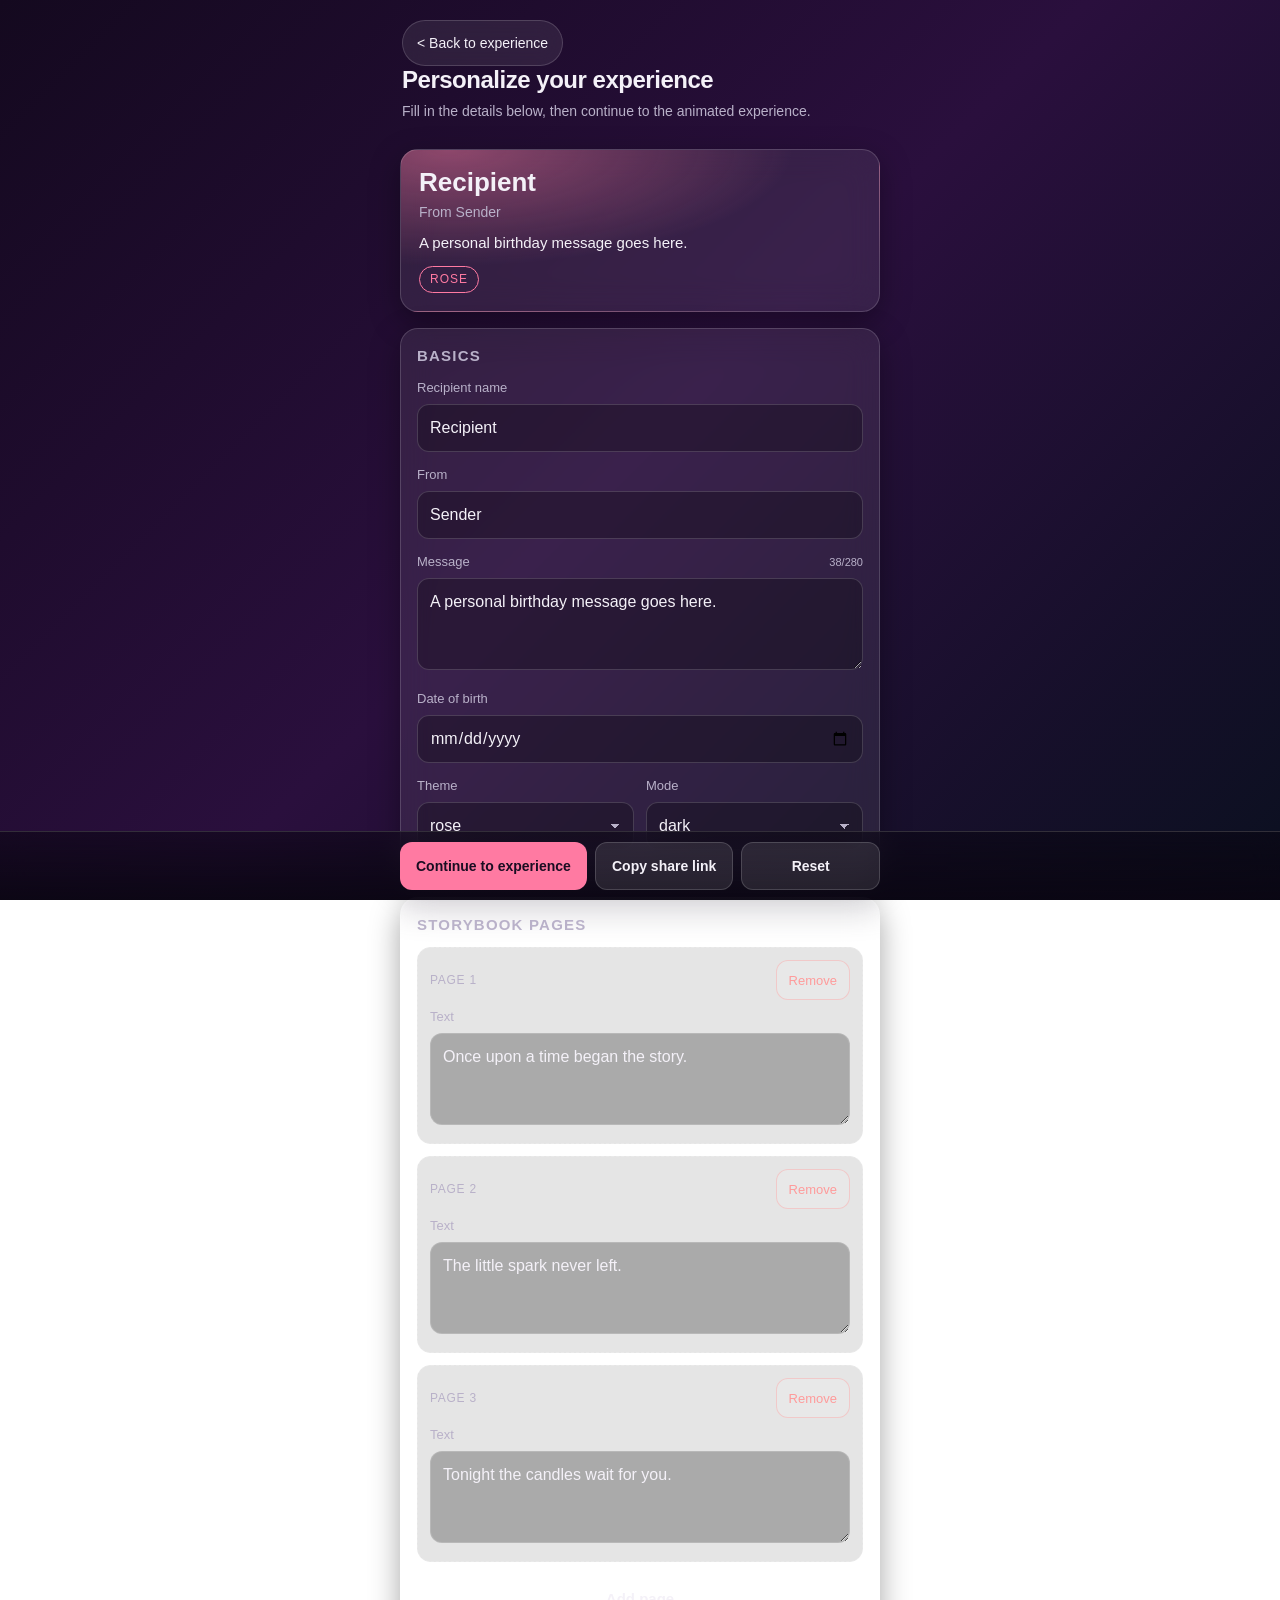
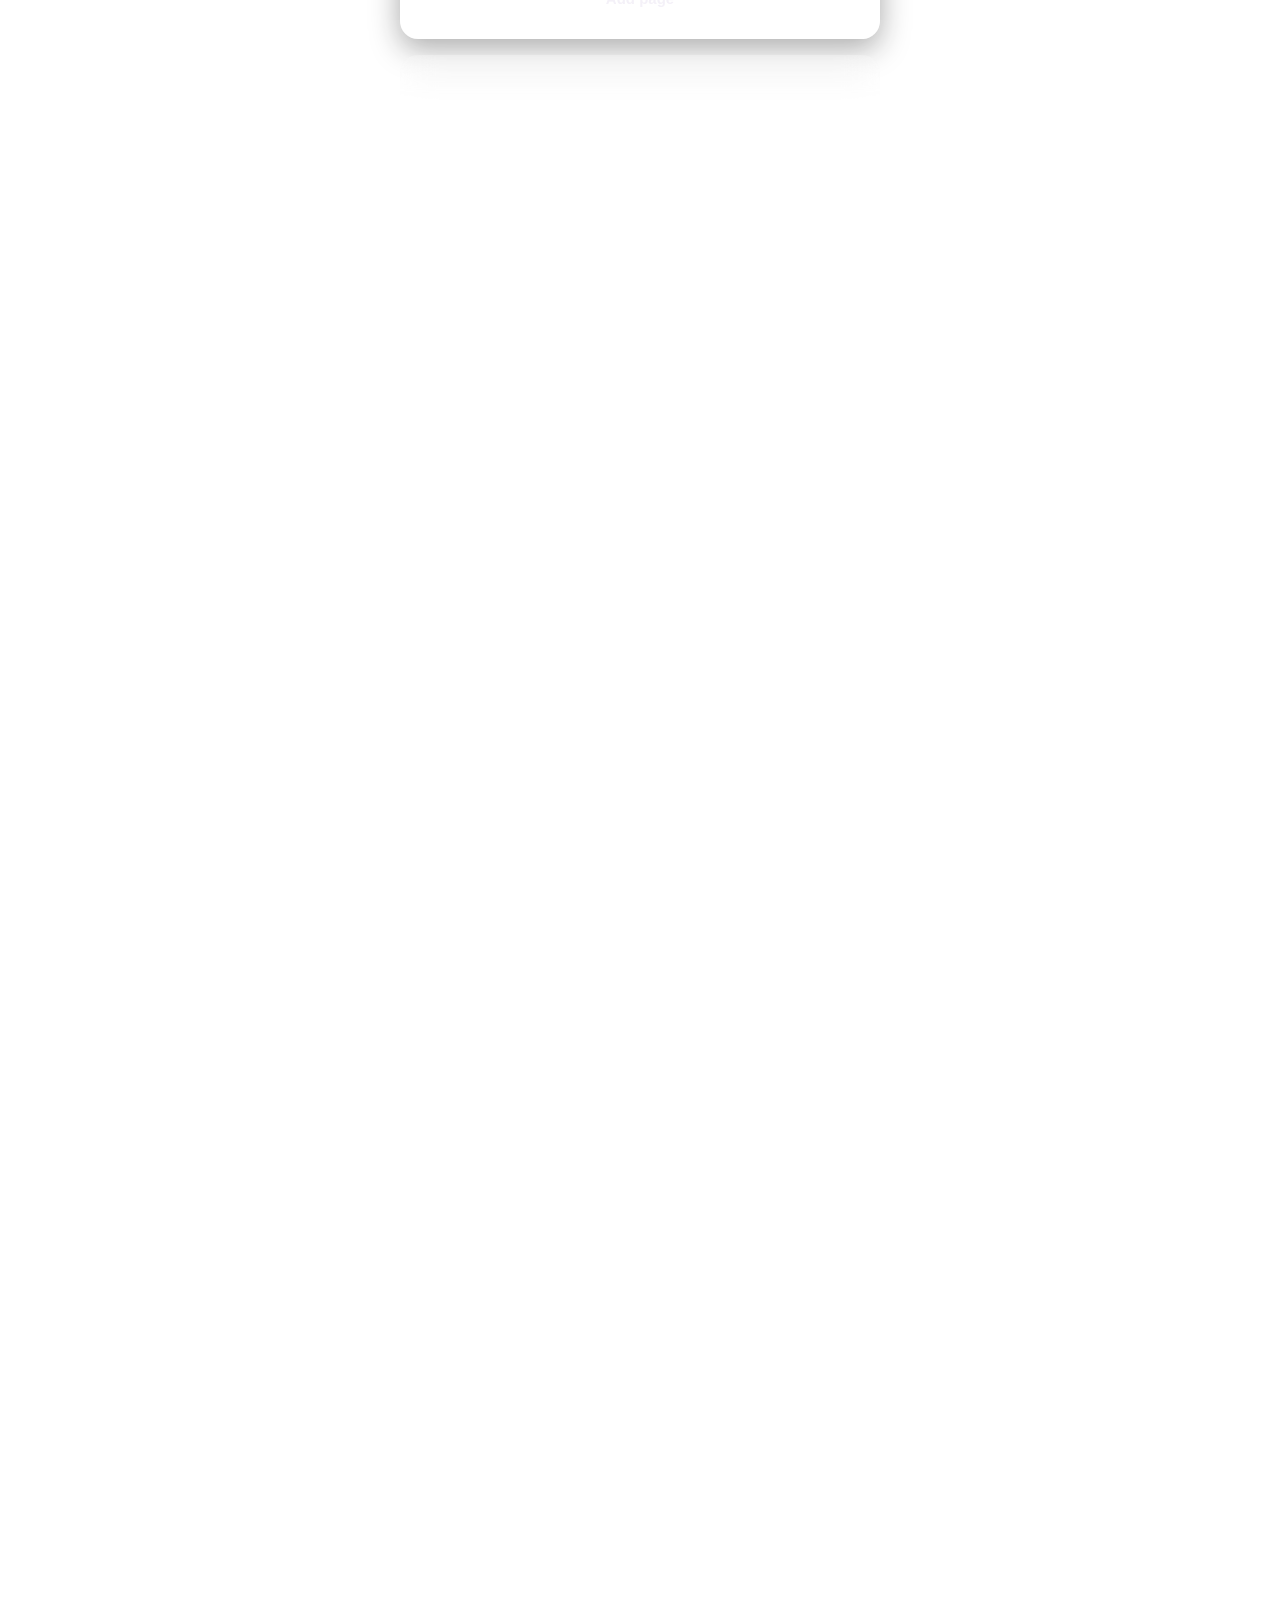
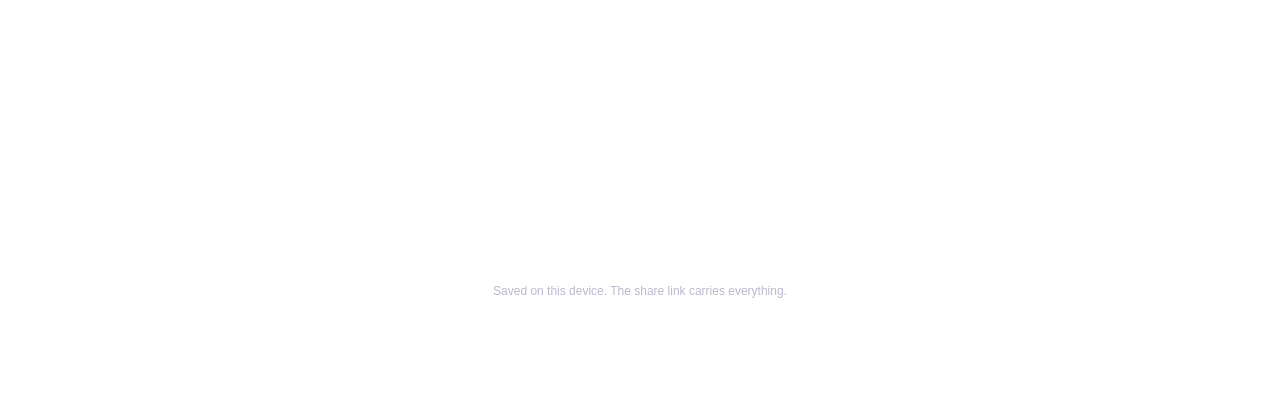
==== commit 75a1ebe8: "feat: one-link flow with a personalisation landing page index.html is now the landing personalisatio" ====
--- a/index.html
+++ b/index.html
@@ -1,153 +1,857 @@
 <!DOCTYPE html>
-<html lang="en">
+<html lang="en" data-theme="rose" data-mode="dark">
 <head>
-<meta charset="UTF-8">
+<meta charset="utf-8">
 <meta name="viewport" content="width=device-width, initial-scale=1, viewport-fit=cover">
-<meta name="theme-color" content="#ff6b9d">
-<meta name="description" content="A cinematic birthday experience. Gift, key, storybook, cake, candles, celebration, message, and a wish sent to the stars.">
-<meta name="apple-mobile-web-app-capable" content="yes">
-<meta name="apple-mobile-web-app-status-bar-style" content="default">
-<meta name="mobile-web-app-capable" content="yes">
-<meta property="og:title" content="Birthday Experience">
-<meta property="og:description" content="A cinematic birthday experience sent to the stars.">
-<meta property="og:type" content="website">
-<link rel="manifest" href="manifest.json">
-<link rel="stylesheet" href="css/style.css">
+<title>Personalize your experience</title>
 <style>
-html{overflow-y:scroll}
-body{margin:0;font-family:system-ui,-apple-system,Segoe UI,Roboto,sans-serif;background:#0f0f12;color:#fff;touch-action:manipulation;-webkit-tap-highlight-color:transparent}
-#loader{position:fixed;inset:0;z-index:9999;display:flex;flex-direction:column;align-items:center;justify-content:center;background:#111}
-.spinner{width:44px;height:44px;border:3px solid rgba(255,255,255,0.25);border-top-color:#ff6b9d;border-radius:50%;animation:spin 0.8s linear infinite}
-@keyframes spin{to{transform:rotate(360deg)}}
+  :root {
+    --accent: #ff7aa2;
+    --bg-a: #14091f;
+    --bg-b: #2a0f3d;
+    --bg-c: #0b1020;
+    --card: rgba(255, 255, 255, 0.08);
+    --card-brd: rgba(255, 255, 255, 0.16);
+    --text: #f4f1f8;
+    --muted: #b9b1c9;
+    --field: rgba(0, 0, 0, 0.26);
+    --shadow: 0 10px 30px rgba(0, 0, 0, 0.35);
+  }
+  html[data-mode="light"] {
+    --bg-a: #fdf3f7;
+    --bg-b: #e7ecff;
+    --bg-c: #fff7ef;
+    --card: rgba(255, 255, 255, 0.62);
+    --card-brd: rgba(20, 10, 40, 0.12);
+    --text: #201832;
+    --muted: #5c5470;
+    --field: rgba(255, 255, 255, 0.85);
+    --shadow: 0 10px 26px rgba(40, 20, 60, 0.14);
+  }
+  html[data-theme="midnight"] { --accent: #6ea8ff; }
+  html[data-theme="royal"] { --accent: #b184ff; }
+  html[data-theme="sunset"] { --accent: #ff9a5c; }
+  html[data-theme="forest"] { --accent: #4fd1a5; }
+
+  * { box-sizing: border-box; -webkit-tap-highlight-color: transparent; }
+  html, body { margin: 0; padding: 0; }
+  body {
+    min-height: 100vh;
+    min-height: 100dvh;
+    background: linear-gradient(135deg, var(--bg-a) 0%, var(--bg-b) 50%, var(--bg-c) 100%);
+    background-attachment: fixed;
+    color: var(--text);
+    font-family: -apple-system, BlinkMacSystemFont, "Segoe UI", Roboto, "Helvetica Neue", Arial, sans-serif;
+    font-size: 16px;
+    line-height: 1.45;
+    padding:
+      calc(env(safe-area-inset-top) + 14px)
+      16px
+      calc(env(safe-area-inset-bottom) + 120px);
+    -webkit-text-size-adjust: 100%;
+  }
+  .wrap { max-width: 480px; margin: 0 auto; }
+
+  header { padding: 6px 2px 16px; }
+  h1 { font-size: 24px; line-height: 1.2; margin: 0 0 6px; letter-spacing: -0.02em; }
+  .sub { color: var(--muted); font-size: 14px; margin: 0 0 12px; }
+  .backlink {
+    display: inline-block;
+    min-height: 44px;
+    line-height: 44px;
+    padding: 0 14px;
+    border-radius: 999px;
+    border: 1px solid var(--card-brd);
+    background: var(--card);
+    color: var(--text);
+    text-decoration: none;
+    font-size: 14px;
+    backdrop-filter: blur(12px);
+    -webkit-backdrop-filter: blur(12px);
+  }
+
+  .card {
+    background: var(--card);
+    border: 1px solid var(--card-brd);
+    border-radius: 18px;
+    padding: 16px;
+    margin: 0 0 16px;
+    box-shadow: var(--shadow);
+    backdrop-filter: blur(16px);
+    -webkit-backdrop-filter: blur(16px);
+  }
+  .card h2 {
+    font-size: 15px;
+    text-transform: uppercase;
+    letter-spacing: 0.08em;
+    color: var(--muted);
+    margin: 0 0 12px;
+  }
+
+  .field { margin-bottom: 14px; }
+  .field:last-child { margin-bottom: 0; }
+  label {
+    display: block;
+    font-size: 13px;
+    color: var(--muted);
+    margin-bottom: 6px;
+  }
+  input[type="text"], input[type="date"], select, textarea {
+    width: 100%;
+    font-family: inherit;
+    font-size: 16px;
+    color: var(--text);
+    background: var(--field);
+    border: 1px solid var(--card-brd);
+    border-radius: 12px;
+    padding: 12px 12px;
+    min-height: 48px;
+    touch-action: manipulation;
+    appearance: none;
+    -webkit-appearance: none;
+  }
+  textarea { min-height: 92px; resize: vertical; line-height: 1.4; }
+  select {
+    background-image: linear-gradient(45deg, transparent 50%, var(--muted) 50%), linear-gradient(135deg, var(--muted) 50%, transparent 50%);
+    background-position: calc(100% - 18px) 21px, calc(100% - 13px) 21px;
+    background-size: 5px 5px, 5px 5px;
+    background-repeat: no-repeat;
+    padding-right: 38px;
+  }
+  html[data-mode="light"] select option { color: #201832; }
+  input:focus, select:focus, textarea:focus {
+    outline: 2px solid var(--accent);
+    outline-offset: 1px;
+  }  .grid2 { display: grid; grid-template-columns: 1fr 1fr; gap: 12px; }
+  .row {
+    border: 1px dashed var(--card-brd);
+    border-radius: 14px;
+    padding: 12px;
+    margin-bottom: 12px;
+    background: rgba(0, 0, 0, 0.10);
+  }
+  html[data-mode="light"] .row { background: rgba(255, 255, 255, 0.45); }
+  .row:last-of-type { margin-bottom: 0; }
+  .rowhead {
+    display: flex;
+    align-items: center;
+    justify-content: space-between;
+    margin-bottom: 8px;
+    gap: 8px;
+  }
+  .rowhead span { font-size: 12px; color: var(--muted); letter-spacing: 0.06em; text-transform: uppercase; }
+
+  button {
+    font-family: inherit;
+    font-size: 15px;
+    font-weight: 600;
+    border-radius: 12px;
+    border: 1px solid var(--card-brd);
+    background: rgba(255, 255, 255, 0.10);
+    color: var(--text);
+    min-height: 48px;
+    padding: 0 16px;
+    cursor: pointer;
+    touch-action: manipulation;
+  }
+  html[data-mode="light"] button { background: rgba(255, 255, 255, 0.8); }
+  button:active { transform: translateY(1px); }
+  .btn-accent {
+    background: var(--accent);
+    border-color: transparent;
+    color: #1a0d22;
+  }
+  html[data-mode="light"] .btn-accent { color: #ffffff; }
+  .btn-sm {
+    min-height: 40px;
+    padding: 0 12px;
+    font-size: 13px;
+    font-weight: 500;
+  }
+  .btn-danger { color: #ff9b9b; border-color: rgba(255, 155, 155, 0.4); }
+  .addbtn { width: 100%; margin-top: 12px; }
+
+  .preview {
+    border-radius: 18px;
+    padding: 18px;
+    margin-bottom: 16px;
+    border: 1px solid var(--card-brd);
+    background:
+      radial-gradient(120% 120% at 10% 0%, color-mix(in srgb, var(--accent) 45%, transparent) 0%, transparent 60%),
+      var(--card);
+    box-shadow: var(--shadow);
+    backdrop-filter: blur(16px);
+    -webkit-backdrop-filter: blur(16px);
+  }
+  .preview .pv-name { font-size: 26px; font-weight: 700; margin: 0 0 4px; line-height: 1.15; }
+  .preview .pv-from { font-size: 14px; color: var(--muted); margin: 0 0 10px; }
+  .preview .pv-msg { font-size: 15px; margin: 0 0 12px; white-space: pre-wrap; word-break: break-word; }
+  .preview .pv-theme {
+    display: inline-block;
+    font-size: 12px;
+    letter-spacing: 0.08em;
+    text-transform: uppercase;
+    color: var(--accent);
+    border: 1px solid var(--accent);
+    border-radius: 999px;
+    padding: 4px 10px;
+  }
+  .preview .pv-msg:empty::after { content: "No message yet."; color: var(--muted); }
+
+  .note { font-size: 12px; color: var(--muted); text-align: center; margin: 4px 0 0; }
+
+  .actionbar {
+    position: fixed;
+    left: 0;
+    right: 0;
+    bottom: 0;
+    z-index: 40;
+    padding: 10px 16px calc(env(safe-area-inset-bottom) + 10px);
+    background: linear-gradient(to top, rgba(10, 6, 18, 0.92), rgba(10, 6, 18, 0.55));
+    backdrop-filter: blur(14px);
+    -webkit-backdrop-filter: blur(14px);
+    border-top: 1px solid var(--card-brd);
+  }
+  html[data-mode="light"] .actionbar { background: linear-gradient(to top, rgba(255, 255, 255, 0.94), rgba(255, 255, 255, 0.6)); }
+  .actionbar .inner { max-width: 480px; margin: 0 auto; display: flex; gap: 8px; }
+  .actionbar button { flex: 1 1 0; padding: 0 8px; font-size: 14px; }
+  .actionbar .primary { flex: 1.4 1 0; }
+
+  .toast {
+    position: fixed;
+    left: 50%;
+    bottom: calc(env(safe-area-inset-bottom) + 88px);
+    transform: translateX(-50%) translateY(12px);
+    z-index: 60;
+    max-width: 88vw;
+    padding: 12px 16px;
+    border-radius: 14px;
+    background: rgba(18, 10, 28, 0.94);
+    border: 1px solid var(--card-brd);
+    color: #f6f2fb;
+    font-size: 14px;
+    text-align: center;
+    opacity: 0;
+    pointer-events: none;
+    transition: opacity 0.25s ease, transform 0.25s ease;
+  }
+  .toast.show { opacity: 1; transform: translateX(-50%) translateY(0); }
+
+  .fallback { margin-top: 12px; display: none; }
+  .fallback.show { display: block; }
+  .fallback input { word-break: break-all; font-size: 13px; }
+
+  .count { font-size: 11px; color: var(--muted); float: right; font-weight: 400; }
+  .labelrow { display: flex; justify-content: space-between; align-items: baseline; }
+
+  @media (min-width: 430px) { body { padding-left: 20px; padding-right: 20px; } }
+  @media (prefers-reduced-motion: reduce) { * { transition: none !important; } }
 </style>
-<title>Birthday Experience</title>
 <link rel="icon" href="data:image/svg+xml,%3Csvg xmlns='http://www.w3.org/2000/svg' viewBox='0 0 64 64'%3E%3Crect width='64' height='64' rx='14' fill='%231a0f1a'/%3E%3Ctext x='32' y='45' font-size='38' text-anchor='middle' fill='%23ff6b9d'%3E%F0%9F%8E%81%3C/text%3E%3C/svg%3E">
 </head>
 <body>
-<div id="loader"><div class="spinner"></div><div style="margin-top:12px;font-size:16px">Loading...</div></div>
-<div id="rotate-gate" style="display:none;position:fixed;inset:0;z-index:10000;align-items:center;justify-content:center;background:#000;color:#fff;padding:env(safe-area-inset-top) env(safe-area-inset-right) env(safe-area-inset-bottom) env(safe-area-inset-left);text-align:center"><div style="font-size:20px">Please rotate your phone to portrait</div><div style="margin-top:8px;opacity:.7">Portrait mode is required</div></div>
-<canvas id="bg-canvas"></canvas>
-<canvas id="fx-canvas"></canvas>
-<div id="app">
-<header class="chroma">
-<a class="chip chip-link" id="personalize-btn" href="customize.html" aria-label="Personalize">Personalize</a>
-<div class="chroma-right">
-<button class="chip" id="mute-btn" aria-label="Toggle mute">Mute</button>
-<button class="chip" id="theme-btn" aria-label="Change theme">Theme</button>
-<button class="chip" id="mode-btn" aria-label="Change mode">Mode</button>
-<button class="chip" id="skip-btn" aria-label="Skip to finale">Skip</button>
+<div class="wrap">
+
+  <header>
+    <a class="backlink" href="experience.html">&lt; Back to experience</a>
+    <h1>Personalize your experience</h1>
+    <p class="sub">Fill in the details below, then continue to the animated experience.</p>
+  </header>
+
+  <section class="preview" aria-live="polite">
+    <p class="pv-name" id="pvName">Recipient</p>
+    <p class="pv-from" id="pvFrom">From Sender</p>
+    <p class="pv-msg" id="pvMsg"></p>
+    <span class="pv-theme" id="pvTheme">rose</span>
+  </section>  <section class="card">
+    <h2>Basics</h2>
+    <div class="field">
+      <label for="fName">Recipient name</label>
+      <input type="text" id="fName" maxlength="24" autocomplete="off" spellcheck="false" placeholder="Recipient">
+    </div>
+    <div class="field">
+      <label for="fFrom">From</label>
+      <input type="text" id="fFrom" maxlength="24" autocomplete="off" spellcheck="false" placeholder="Sender">
+    </div>
+    <div class="field">
+      <label class="labelrow" for="fMessage">Message <span class="count" id="cMessage">0/280</span></label>
+      <textarea id="fMessage" maxlength="280" placeholder="A personal birthday message goes here."></textarea>
+    </div>
+    <div class="field">
+      <label for="fDob">Date of birth</label>
+      <input type="date" id="fDob">
+    </div>
+    <div class="grid2">
+      <div class="field">
+        <label for="fTheme">Theme</label>
+        <select id="fTheme">
+          <option value="rose">rose</option>
+          <option value="midnight">midnight</option>
+          <option value="royal">royal</option>
+          <option value="sunset">sunset</option>
+          <option value="forest">forest</option>
+        </select>
+      </div>
+      <div class="field">
+        <label for="fMode">Mode</label>
+        <select id="fMode">
+          <option value="dark">dark</option>
+          <option value="light">light</option>
+        </select>
+      </div>
+    </div>
+  </section>
+
+  <section class="card">
+    <h2>Storybook pages</h2>
+    <div id="pagesList"></div>
+    <button type="button" class="addbtn" id="addPage">Add page</button>
+  </section>
+
+  <section class="card">
+    <h2>Hall of Fame</h2>
+    <div id="favList"></div>
+    <button type="button" class="addbtn" id="addFav">Add entry</button>
+  </section>
+
+  <section class="card">
+    <h2>Timeline</h2>
+    <div id="timeList"></div>
+    <button type="button" class="addbtn" id="addTime">Add entry</button>
+  </section>
+
+  <section class="card">
+    <h2>Final wish</h2>
+    <div class="field">
+      <label class="labelrow" for="fFinal">Wish <span class="count" id="cFinal">0/160</span></label>
+      <textarea id="fFinal" maxlength="160" placeholder="May this year be kind and full of joy. Happy birthday."></textarea>
+    </div>
+  </section>
+
+  <p class="note">Saved on this device. The share link carries everything.</p>
+
+  <div class="fallback" id="fallback">
+    <label for="linkOut">Copy this link manually</label>
+    <input type="text" id="linkOut" readonly>
+  </div>
+
 </div>
-</header>
-<div class="story-progress"><div id="progress-fill"></div></div>
-<div id="progress-count">1 / 11</div>
-<div id="stages">
-<section id="stage-generator" data-stage="generator">
-<div class="stage-inner">
-<h1 class="stage-title">Make it personal</h1>
-<p class="stage-sub">Fill in the placeholders, then send the link.</p>
-<form id="gen-form" autocomplete="off">
-<label for="gen-name">Recipient name</label>
-<input id="gen-name" type="text" placeholder="Recipient" maxlength="24">
-<label for="gen-from">From</label>
-<input id="gen-from" type="text" placeholder="Sender" maxlength="24">
-<label for="gen-msg">Message</label>
-<textarea id="gen-msg" maxlength="280" placeholder="Your personal message"></textarea>
-<label for="gen-theme">Theme</label>
-<select id="gen-theme"><option value="rose">Rose</option><option value="midnight">Midnight</option><option value="royal">Royal</option><option value="sunset">Sunset</option><option value="forest">Forest</option></select>
-<label for="gen-dob">Date of birth (optional)</label>
-<input id="gen-dob" type="date">
-</form>
-<div id="gen-preview" class="glass-card">Preview</div>
-<div class="gen-actions">
-<button id="gen-go" class="chip chip-primary" type="button">Open experience</button>
-<button id="gen-copy" class="chip" type="button">Copy link</button>
+
+<div class="actionbar">
+  <div class="inner">
+    <button type="button" class="primary btn-accent" id="btnOpen">Continue to experience</button>
+    <button type="button" id="btnCopy">Copy share link</button>
+    <button type="button" id="btnReset">Reset</button>
+  </div>
 </div>
-<a class="chip chip-link" href="customize.html">Full editor</a>
-</div>
-</section>
-<section id="stage-gift" data-stage="gift">
-<div class="stage-inner">
-<p class="stage-hint">Tap the gift</p>
-<button id="gift-hit" class="svg-hit" aria-label="Open gift">
-<svg class="draw-svg gift-svg" viewBox="0 0 200 200"><path class="draw" d="M50,150 L150,150 L150,50 L50,50 Z"/><path class="draw" d="M100,50 L100,150"/><path class="draw" d="M50,100 L150,100"/></svg>
-</button>
-</div>
-</section>
-<section id="stage-key" data-stage="key">
-<div class="stage-inner">
-<p class="stage-hint">Tap the key</p>
-<button id="key-hit" class="svg-hit" aria-label="Unlock with key">
-<svg class="draw-svg key-svg" viewBox="0 0 200 200"><path class="draw" d="M70,120 L130,120 L130,60"/><path class="draw" d="M130,120 L160,150 L150,160 L140,150"/><path class="draw" d="M95,95 L115,75"/><path class="draw" d="M60,140 L80,160 L60,175"/></svg>
-</button>
-</div>
-</section>
-<section id="stage-storybook" data-stage="storybook">
-<div class="stage-inner">
-<div id="book-wrap"><div id="book"></div></div>
-<p class="stage-hint">Tap or swipe to turn the page</p>
-</div>
-</section>
-<section id="stage-cake" data-stage="cake">
-<div class="stage-inner">
-<div id="balloon-row"></div>
-<div id="cake-display"></div>
-<button id="cake-continue" class="chip chip-primary" type="button">Light the candles</button>
-</div>
-</section>
-<section id="stage-blow" data-stage="blow">
-<div class="stage-inner">
-<p id="blow-prompt" class="stage-hint">Blow out the candles</p>
-<div id="blow-display"></div>
-<p id="blow-hint" class="stage-sub">Tap Blow, then blow into your phone</p>
-<button id="blow-btn" class="chip chip-primary" type="button">Blow</button>
-</div>
-</section>
-<section id="stage-cut" data-stage="cut">
-<div class="stage-inner">
-<p id="cut-prompt" class="stage-hint">Swipe across the cake to cut it</p>
-<div class="cut-area" id="cut-area"><div id="cake-world"></div><canvas id="cut-canvas"></canvas></div>
-<p id="cut-hint" class="stage-sub"></p>
-<button id="cut-done" class="chip chip-primary" type="button">Done</button>
-</div>
-</section>
-<section id="stage-celebration" data-stage="celebration">
-<div class="stage-inner">
-<h1 id="wave-title" class="stage-title">Happy Birthday</h1>
-<p id="cele-sub" class="stage-sub">Celebrate</p>
-<button id="cele-continue" class="chip chip-primary" type="button">Continue</button>
-</div>
-</section>
-<section id="stage-message" data-stage="message">
-<div class="stage-inner">
-<p id="typed-msg"></p>
-<p id="age-line" class="stage-sub"></p>
-<h2 class="sec-title">Hall of Fame</h2>
-<div class="fame-grid" id="fame-grid"></div>
-<h2 class="sec-title">Timeline</h2>
-<div class="timeline" id="timeline"></div>
-<button id="msg-continue" class="chip chip-primary" type="button">Continue</button>
-</div>
-</section>
-<section id="stage-wish" data-stage="wish">
-<div id="wish-stage-host" class="wish-host"></div>
-</section>
-<section id="stage-finale" data-stage="finale">
-<div class="stage-inner">
-<div class="finale-card">
-<svg class="floral" viewBox="0 0 200 200" aria-hidden="true"><g class="floral-draw" fill="none" stroke="currentColor" stroke-width="2"><circle cx="100" cy="100" r="78"/><circle cx="100" cy="100" r="52"/><circle cx="100" cy="100" r="26"/><path d="M100 22 L100 178 M22 100 L178 100 M45 45 L155 155 M155 45 L45 155"/></g><g class="floral-petals" fill="currentColor"><ellipse cx="100" cy="38" rx="10" ry="18"/><ellipse cx="100" cy="162" rx="10" ry="18"/><ellipse cx="38" cy="100" rx="18" ry="10"/><ellipse cx="162" cy="100" rx="18" ry="10"/></g></svg>
-<p id="final-wish"></p>
-<p id="final-from"></p>
-<input id="final-link" type="text" readonly aria-label="Share link">
-<div class="final-actions">
-<button id="final-copy" class="chip chip-primary" type="button">Copy link</button>
-<button id="final-replay" class="chip" type="button">Replay</button>
-</div>
-</div>
-</div>
-</section>
-</div>
-<div id="toast"></div>
-</div>
-<script type="module" src="js/main.js"></script>
+
+<div class="toast" id="toast" role="status" aria-live="polite"></div><script>
+(function () {
+    /* If this page is opened with a payload, go straight to the experience. */
+    try {
+      if (location.search && /(^|[?&])(d|name|from|msg|dob|theme)=/.test(location.search)) {
+        location.replace("experience.html" + location.search);
+        return;
+      }
+    } catch (e) { /* ignore */ }
+  "use strict";
+
+  var STORAGE_KEY = "afterglow_content";
+
+  var THEME_COLORS = {
+    rose: "#ff7aa2",
+    midnight: "#6ea8ff",
+    royal: "#b184ff",
+    sunset: "#ff9a5c",
+    forest: "#4fd1a5"
+  };
+  var THEME_NAMES = ["rose", "midnight", "royal", "sunset", "forest"];
+
+  var DEFAULTS = {
+    name: "Recipient",
+    from: "Sender",
+    message: "A personal birthday message goes here.",
+    dob: "",
+    theme: "rose",
+    mode: "dark",
+    pages: [
+      "Once upon a time began the story.",
+      "The little spark never left.",
+      "Tonight the candles wait for you."
+    ],
+    favorites: [
+      { label: "Family", text: "The one who makes a house feel like it knows your name." },
+      { label: "Art", text: "Hands that turn ordinary hours into something that stays." }
+    ],
+    timeline: [
+      { date: "Year one", title: "Arrival", text: "A new chapter begins." },
+      { date: "Tonight", title: "Celebration", text: "A sky of wishes sent your way." }
+    ],
+    finalWish: "May this year be kind and full of joy. Happy birthday."
+  };
+
+  function $(id) { return document.getElementById(id); }
+
+  /* ---------- storage helpers (always guarded) ---------- */
+  function storageGet(key) {
+    try {
+      return window.localStorage.getItem(key);
+    } catch (e) {
+      return null;
+    }
+  }
+  function storageSet(key, value) {
+    try {
+      window.localStorage.setItem(key, value);
+      return true;
+    } catch (e) {
+      return false;
+    }
+  }
+  function storageRemove(key) {
+    try {
+      window.localStorage.removeItem(key);
+      return true;
+    } catch (e) {
+      return false;
+    }
+  }
+
+  /* ---------- sanitising helpers ---------- */
+  function cleanStr(value, max) {
+    if (value === null || value === undefined) return "";
+    var s = String(value);
+    s = s.replace(/[\r\n\t]+/g, " ").trim();
+    if (typeof max === "number" && max > 0 && s.length > max) s = s.slice(0, max);
+    return s;
+  }
+  function cleanText(value, max) {
+    if (value === null || value === undefined) return "";
+    var s = String(value);
+    if (typeof max === "number" && max > 0 && s.length > max) s = s.slice(0, max);
+    return s;
+  }
+  function cleanTheme(value) {
+    var t = String(value || "").toLowerCase();
+    return THEME_NAMES.indexOf(t) !== -1 ? t : DEFAULTS.theme;
+  }
+  function cleanMode(value) {
+    var m = String(value || "").toLowerCase();
+    return (m === "light" || m === "dark") ? m : DEFAULTS.mode;
+  }
+  function cleanDate(value) {
+    var s = cleanStr(value, 10);
+    return /^\d{4}-\d{2}-\d{2}$/.test(s) ? s : "";
+  }
+  function cleanList(value, mapper, limit) {
+    var out = [];
+    if (!Array.isArray(value)) return out;
+    for (var i = 0; i < value.length; i++) {
+      var item = mapper(value[i]);
+      if (item !== null) out.push(item);
+      if (out.length >= (limit || 30)) break;
+    }
+    return out;
+  }
+
+  function normalize(raw) {
+    var src = (raw && typeof raw === "object") ? raw : {};
+    var pages = cleanList(src.pages, function (p) {
+      if (typeof p !== "string") return null;
+      return cleanText(p, 140);
+    }, 30);
+    var favorites = cleanList(src.favorites, function (f) {
+      if (!f || typeof f !== "object") return null;
+      return {
+        label: cleanStr(f.label, 18),
+        text: cleanText(f.text, 90)
+      };
+    }, 30);
+    var timeline = cleanList(src.timeline, function (t) {
+      if (!t || typeof t !== "object") return null;
+      return {
+        date: cleanStr(t.date, 20),
+        title: cleanStr(t.title, 24),
+        text: cleanText(t.text, 90)
+      };
+    }, 30);
+    return {
+      name: cleanStr(src.name, 24),
+      from: cleanStr(src.from, 24),
+      message: cleanText(src.message, 280),
+      dob: cleanDate(src.dob),
+      theme: cleanTheme(src.theme),
+      mode: cleanMode(src.mode),
+      pages: pages,
+      favorites: favorites,
+      timeline: timeline,
+      finalWish: cleanText(src.finalWish, 160)
+    };
+  }
+
+  function cloneDefaults() {
+    return normalize(JSON.parse(JSON.stringify(DEFAULTS)));
+  }
+
+  /* ---------- toast ---------- */
+  var toastTimer = null;
+  function showToast(msg) {
+    var t = $("toast");
+    t.textContent = msg;
+    t.classList.add("show");
+    if (toastTimer) clearTimeout(toastTimer);
+    toastTimer = setTimeout(function () {
+      t.classList.remove("show");
+    }, 2800);
+  }
+
+  /* ---------- theme ---------- */
+  function applyTheme(theme, mode) {
+    var th = cleanTheme(theme);
+    var md = cleanMode(mode);
+    document.documentElement.setAttribute("data-theme", th);
+    document.documentElement.setAttribute("data-mode", md);
+    document.documentElement.style.setProperty("--accent", THEME_COLORS[th]);
+  }  /* ---------- preview ---------- */
+  function updatePreview() {
+    var name = cleanStr($("fName").value, 24);
+    var from = cleanStr($("fFrom").value, 24);
+    var msg = cleanText($("fMessage").value, 280);
+    var theme = cleanTheme($("fTheme").value);
+    $("pvName").textContent = name || DEFAULTS.name;
+    $("pvFrom").textContent = from ? ("From " + from) : ("From " + DEFAULTS.from);
+    $("pvMsg").textContent = msg;
+    $("pvTheme").textContent = theme;
+    $("cMessage").textContent = msg.length + "/280";
+    var fw = cleanText($("fFinal").value, 160);
+    $("cFinal").textContent = fw.length + "/160";
+    applyTheme(theme, cleanMode($("fMode").value));
+  }
+
+  /* ---------- dynamic list builders ---------- */
+  function makeLabel(text) {
+    var el = document.createElement("label");
+    el.textContent = text;
+    return el;
+  }
+  function makeTextInput(value, max, placeholder) {
+    var el = document.createElement("input");
+    el.type = "text";
+    el.maxLength = max;
+    el.setAttribute("maxlength", String(max));
+    el.autocomplete = "off";
+    el.spellcheck = false;
+    el.placeholder = placeholder || "";
+    el.value = value || "";
+    el.addEventListener("input", updatePreview);
+    return el;
+  }
+  function makeTextArea(value, max, placeholder) {
+    var el = document.createElement("textarea");
+    el.maxLength = max;
+    el.setAttribute("maxlength", String(max));
+    el.placeholder = placeholder || "";
+    el.value = value || "";
+    el.addEventListener("input", updatePreview);
+    return el;
+  }
+  function makeRemoveButton(onClick) {
+    var btn = document.createElement("button");
+    btn.type = "button";
+    btn.className = "btn-sm btn-danger";
+    btn.textContent = "Remove";
+    btn.addEventListener("click", onClick);
+    return btn;
+  }
+  function makeRow(indexLabel) {
+    var row = document.createElement("div");
+    row.className = "row";
+    var head = document.createElement("div");
+    head.className = "rowhead";
+    var span = document.createElement("span");
+    span.textContent = indexLabel;
+    head.appendChild(span);
+    row.appendChild(head);
+    return { row: row, head: head };
+  }
+
+  function renderPages(pages) {
+    var host = $("pagesList");
+    while (host.firstChild) host.removeChild(host.firstChild);
+    for (var i = 0; i < pages.length; i++) {
+      (function (index) {
+        var parts = makeRow("Page " + (index + 1));
+        var field = document.createElement("div");
+        field.className = "field";
+        field.appendChild(makeLabel("Text"));
+        field.appendChild(makeTextArea(pages[index], 140, "Write a line of the story..."));
+        parts.row.appendChild(field);
+        parts.head.appendChild(makeRemoveButton(function () {
+          var cur = collect().pages;
+          cur.splice(index, 1);
+          renderPages(cur);
+        }));
+        host.appendChild(parts.row);
+      })(i);
+    }
+  }
+
+  function renderFavorites(items) {
+    var host = $("favList");
+    while (host.firstChild) host.removeChild(host.firstChild);
+    for (var i = 0; i < items.length; i++) {
+      (function (index) {
+        var parts = makeRow("Entry " + (index + 1));
+        var f1 = document.createElement("div");
+        f1.className = "field";
+        f1.appendChild(makeLabel("Title"));
+        f1.appendChild(makeTextInput(items[index].label, 18, "Title"));
+        parts.row.appendChild(f1);
+        var f2 = document.createElement("div");
+        f2.className = "field";
+        f2.appendChild(makeLabel("Description"));
+        f2.appendChild(makeTextArea(items[index].text, 90, "A short description..."));
+        parts.row.appendChild(f2);
+        parts.head.appendChild(makeRemoveButton(function () {
+          var cur = collect().favorites;
+          cur.splice(index, 1);
+          renderFavorites(cur);
+        }));
+        host.appendChild(parts.row);
+      })(i);
+    }
+  }
+
+  function renderTimeline(items) {
+    var host = $("timeList");
+    while (host.firstChild) host.removeChild(host.firstChild);
+    for (var i = 0; i < items.length; i++) {
+      (function (index) {
+        var parts = makeRow("Entry " + (index + 1));
+        var f1 = document.createElement("div");
+        f1.className = "field";
+        f1.appendChild(makeLabel("Date"));
+        f1.appendChild(makeTextInput(items[index].date, 20, "Year one"));
+        parts.row.appendChild(f1);
+        var f2 = document.createElement("div");
+        f2.className = "field";
+        f2.appendChild(makeLabel("Title"));
+        f2.appendChild(makeTextInput(items[index].title, 24, "Arrival"));
+        parts.row.appendChild(f2);
+        var f3 = document.createElement("div");
+        f3.className = "field";
+        f3.appendChild(makeLabel("Text"));
+        f3.appendChild(makeTextArea(items[index].text, 90, "What happened..."));
+        parts.row.appendChild(f3);
+        parts.head.appendChild(makeRemoveButton(function () {
+          var cur = collect().timeline;
+          cur.splice(index, 1);
+          renderTimeline(cur);
+        }));
+        host.appendChild(parts.row);
+      })(i);
+    }
+  }  /* ---------- collect form state ---------- */
+  function collect() {
+    var pages = [];
+    var pageNodes = $("pagesList").querySelectorAll("textarea");
+    for (var i = 0; i < pageNodes.length; i++) {
+      pages.push(cleanText(pageNodes[i].value, 140));
+    }
+    var favorites = [];
+    var favRows = $("favList").querySelectorAll(".row");
+    for (var j = 0; j < favRows.length; j++) {
+      var fInputs = favRows[j].querySelectorAll("input");
+      var fAreas = favRows[j].querySelectorAll("textarea");
+      favorites.push({
+        label: cleanStr(fInputs[0] ? fInputs[0].value : "", 18),
+        text: cleanText(fAreas[0] ? fAreas[0].value : "", 90)
+      });
+    }
+    var timeline = [];
+    var timeRows = $("timeList").querySelectorAll(".row");
+    for (var k = 0; k < timeRows.length; k++) {
+      var tInputs = timeRows[k].querySelectorAll("input");
+      var tAreas = timeRows[k].querySelectorAll("textarea");
+      timeline.push({
+        date: cleanStr(tInputs[0] ? tInputs[0].value : "", 20),
+        title: cleanStr(tInputs[1] ? tInputs[1].value : "", 24),
+        text: cleanText(tAreas[0] ? tAreas[0].value : "", 90)
+      });
+    }
+    return normalize({
+      name: $("fName").value,
+      from: $("fFrom").value,
+      message: $("fMessage").value,
+      dob: $("fDob").value,
+      theme: $("fTheme").value,
+      mode: $("fMode").value,
+      pages: pages,
+      favorites: favorites,
+      timeline: timeline,
+      finalWish: $("fFinal").value
+    });
+  }
+
+  /* ---------- fill form ---------- */
+  function fillForm(data) {
+    $("fName").value = data.name;
+    $("fFrom").value = data.from;
+    $("fMessage").value = data.message;
+    $("fDob").value = data.dob;
+    $("fTheme").value = data.theme;
+    $("fMode").value = data.mode;
+    $("fFinal").value = data.finalWish;
+    renderPages(data.pages);
+    renderFavorites(data.favorites);
+    renderTimeline(data.timeline);
+    updatePreview();
+  }
+
+  /* ---------- share link ---------- */
+  function buildShareLink(data) {
+    var payload = {
+      name: data.name,
+      from: data.from,
+      msg: data.message,
+      dob: data.dob,
+      theme: data.theme,
+      pages: data.pages,
+      favorites: data.favorites,
+      timeline: data.timeline,
+      finalWish: data.finalWish
+    };
+    var json = JSON.stringify(payload);
+    var bytes = new TextEncoder().encode(json);
+    var bin = "";
+    for (var i = 0; i < bytes.length; i++) bin += String.fromCharCode(bytes[i]);
+    var b64 = btoa(bin);
+    return resolveExperienceUrl() + "?d=" + encodeURIComponent(b64);
+  }
+
+  function resolveExperienceUrl() {
+    var base = location.href;
+    try {
+      return new URL("experience.html", base).href;
+    } catch (e) {
+      try {
+        return new URL("experience.html", document.baseURI || base).href;
+      } catch (e2) {
+        return "experience.html";
+      }
+    }
+  }
+
+  function showFallback(link) {
+    var box = $("fallback");
+    var input = $("linkOut");
+    input.value = link;
+    box.classList.add("show");
+    try {
+      input.focus();
+      input.setSelectionRange(0, link.length);
+    } catch (e) {}
+  }
+
+  function copyLink() {
+    var data = collect();
+    var link;
+    try {
+      link = buildShareLink(data);
+    } catch (e) {
+      showToast("Could not build the link.");
+      return;
+    }
+    storageSet(STORAGE_KEY, JSON.stringify(data));
+    if (navigator.clipboard && navigator.clipboard.writeText) {
+      navigator.clipboard.writeText(link).then(function () {
+        showToast("Share link copied to clipboard.");
+        $("fallback").classList.remove("show");
+      }).catch(function () {
+        showFallback(link);
+        showToast("Clipboard blocked. Copy the link below.");
+      });
+    } else {
+      showFallback(link);
+      showToast("Clipboard unavailable. Copy the link below.");
+    }
+  }
+
+  /* ---------- events ---------- */
+  function bind() {
+    var ids = ["fName", "fFrom", "fMessage", "fDob", "fTheme", "fMode", "fFinal"];
+    for (var i = 0; i < ids.length; i++) {
+      var el = $(ids[i]);
+      el.addEventListener("input", updatePreview);
+      el.addEventListener("change", updatePreview);
+    }
+
+    $("addPage").addEventListener("click", function () {
+      var cur = collect().pages;
+      cur.push("");
+      renderPages(cur);
+    });
+
+    $("addFav").addEventListener("click", function () {
+      var cur = collect().favorites;
+      cur.push({ label: "", text: "" });
+      renderFavorites(cur);
+    });
+
+    $("addTime").addEventListener("click", function () {
+      var cur = collect().timeline;
+      cur.push({ date: "", title: "", text: "" });
+      renderTimeline(cur);
+    });
+
+    $("btnOpen").addEventListener("click", function () {
+      var data = collect();
+      var ok = storageSet(STORAGE_KEY, JSON.stringify(data));
+      if (!ok) {
+        try {
+          location.href = buildShareLink(data);
+          return;
+        } catch (e) {
+          showToast("Storage is blocked in this browser.");
+          return;
+        }
+      }
+      location.href = buildShareLink(data);
+    });
+
+    $("btnCopy").addEventListener("click", copyLink);
+
+    $("btnReset").addEventListener("click", function () {
+      storageRemove(STORAGE_KEY);
+      fillForm(cloneDefaults());
+      $("fallback").classList.remove("show");
+      showToast("Reset to defaults.");
+    });
+  }
+
+  /* ---------- boot ---------- */
+  function boot() {
+    var storedRaw = storageGet(STORAGE_KEY);
+    var data = null;
+    if (storedRaw) {
+      try {
+        var parsed = JSON.parse(storedRaw);
+        if (parsed && typeof parsed === "object") data = normalize(parsed);
+      } catch (e) {
+        data = null;
+      }
+    }
+    if (!data) data = cloneDefaults();
+    fillForm(data);
+    bind();
+  }
+
+  if (document.readyState === "loading") {
+    document.addEventListener("DOMContentLoaded", boot);
+  } else {
+    boot();
+  }
+})();
+</script>
 </body>
 </html>
